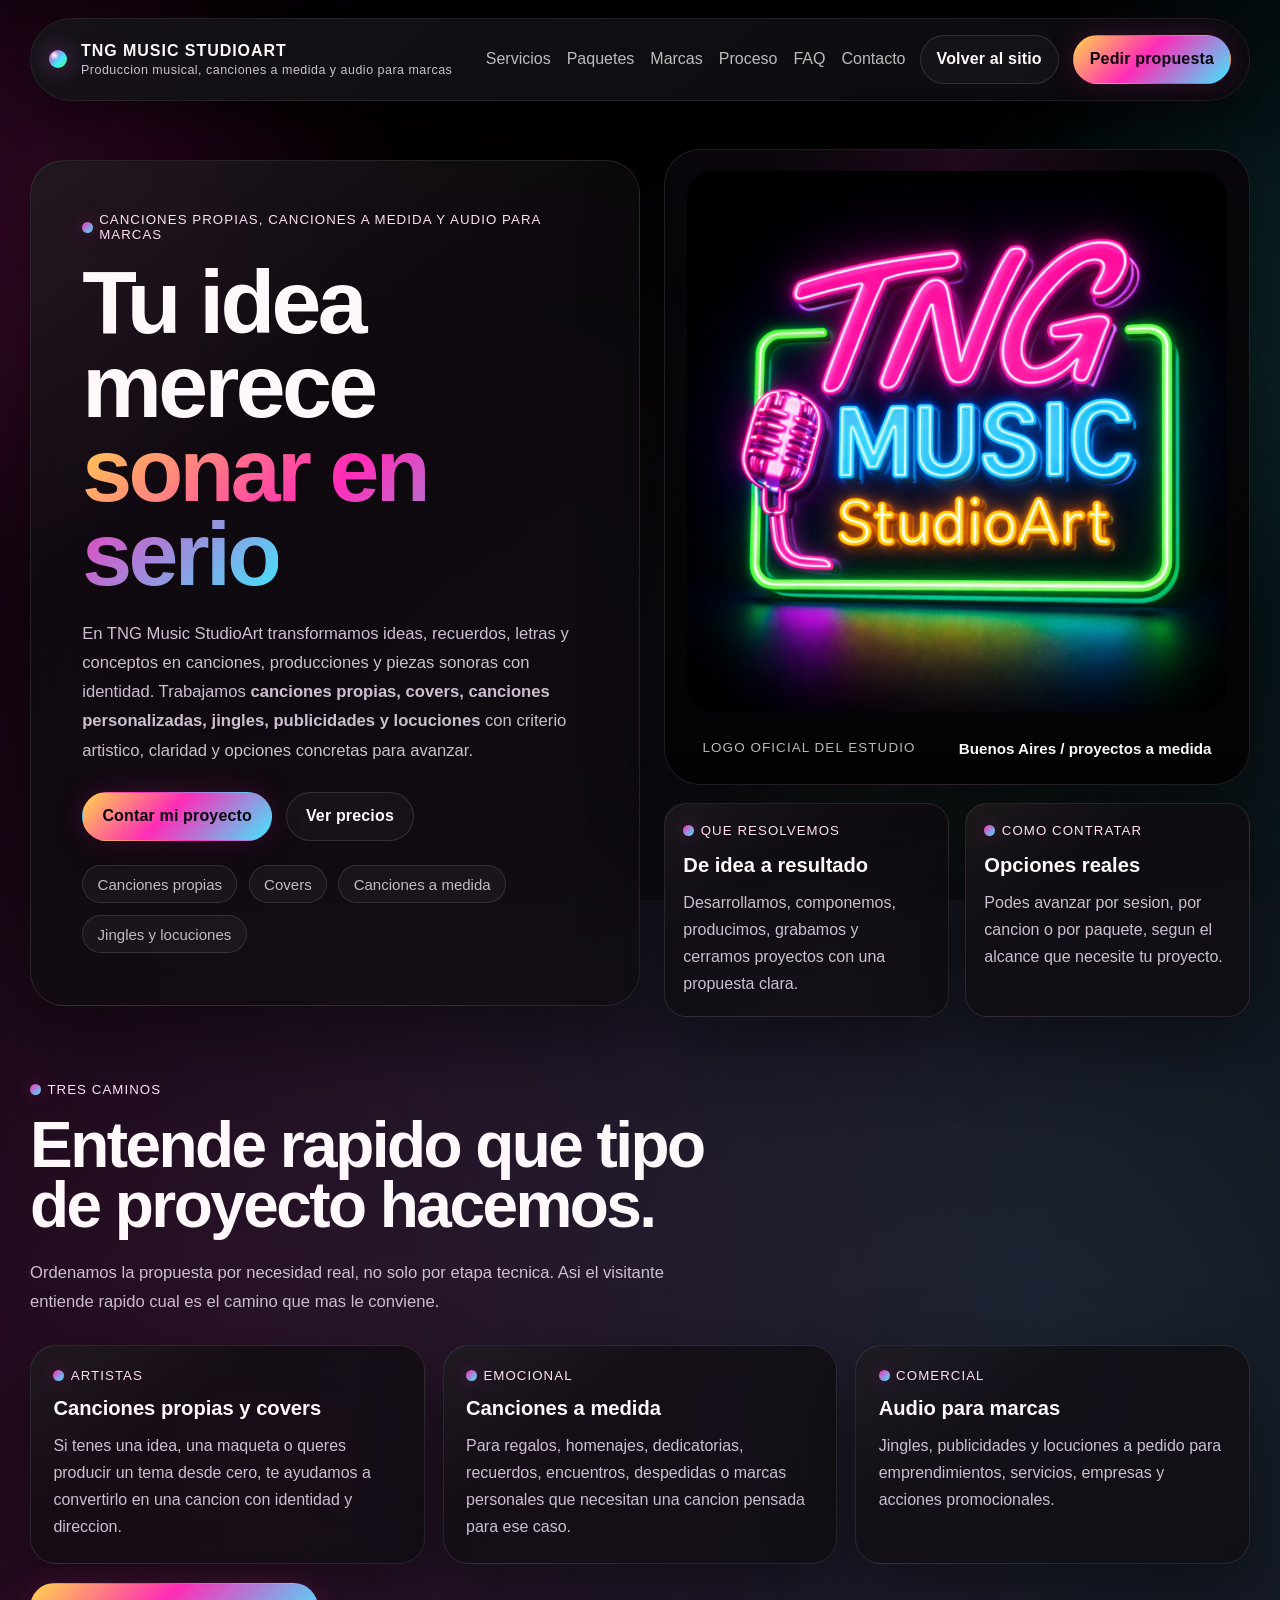
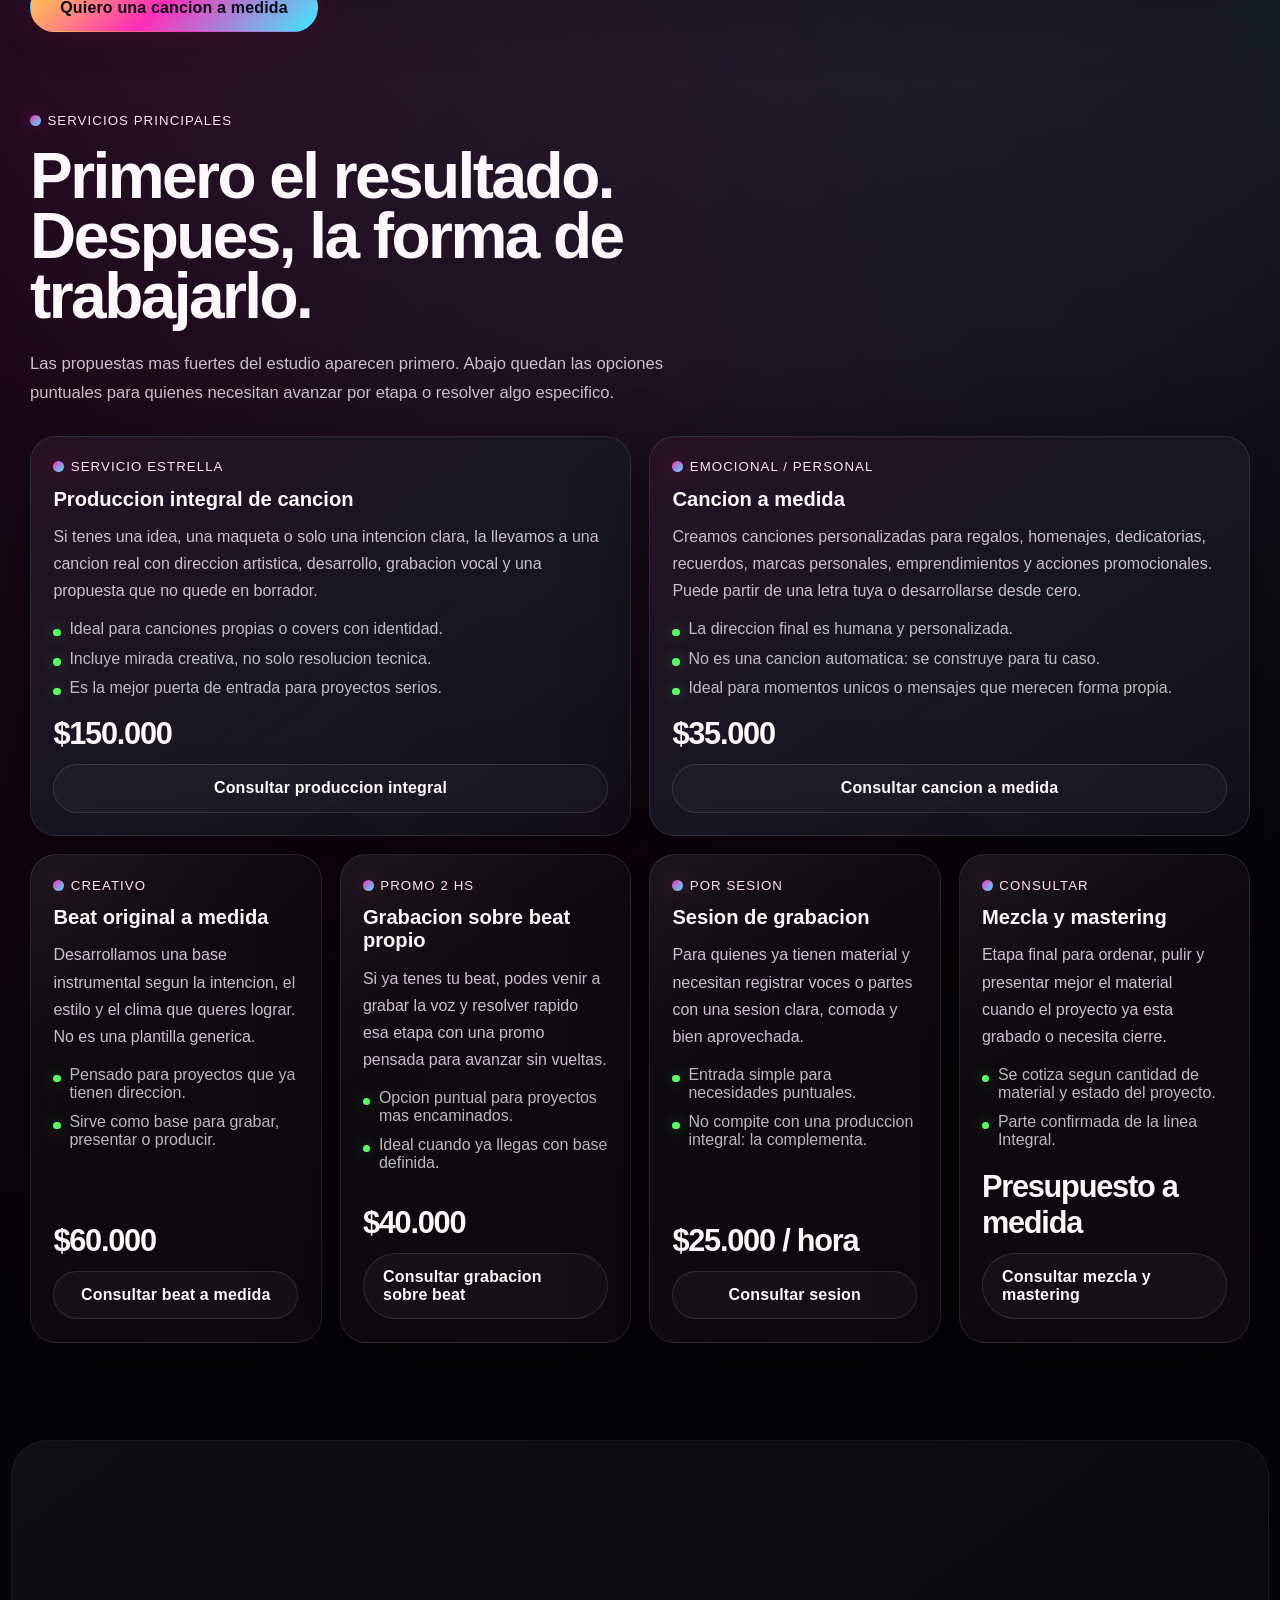
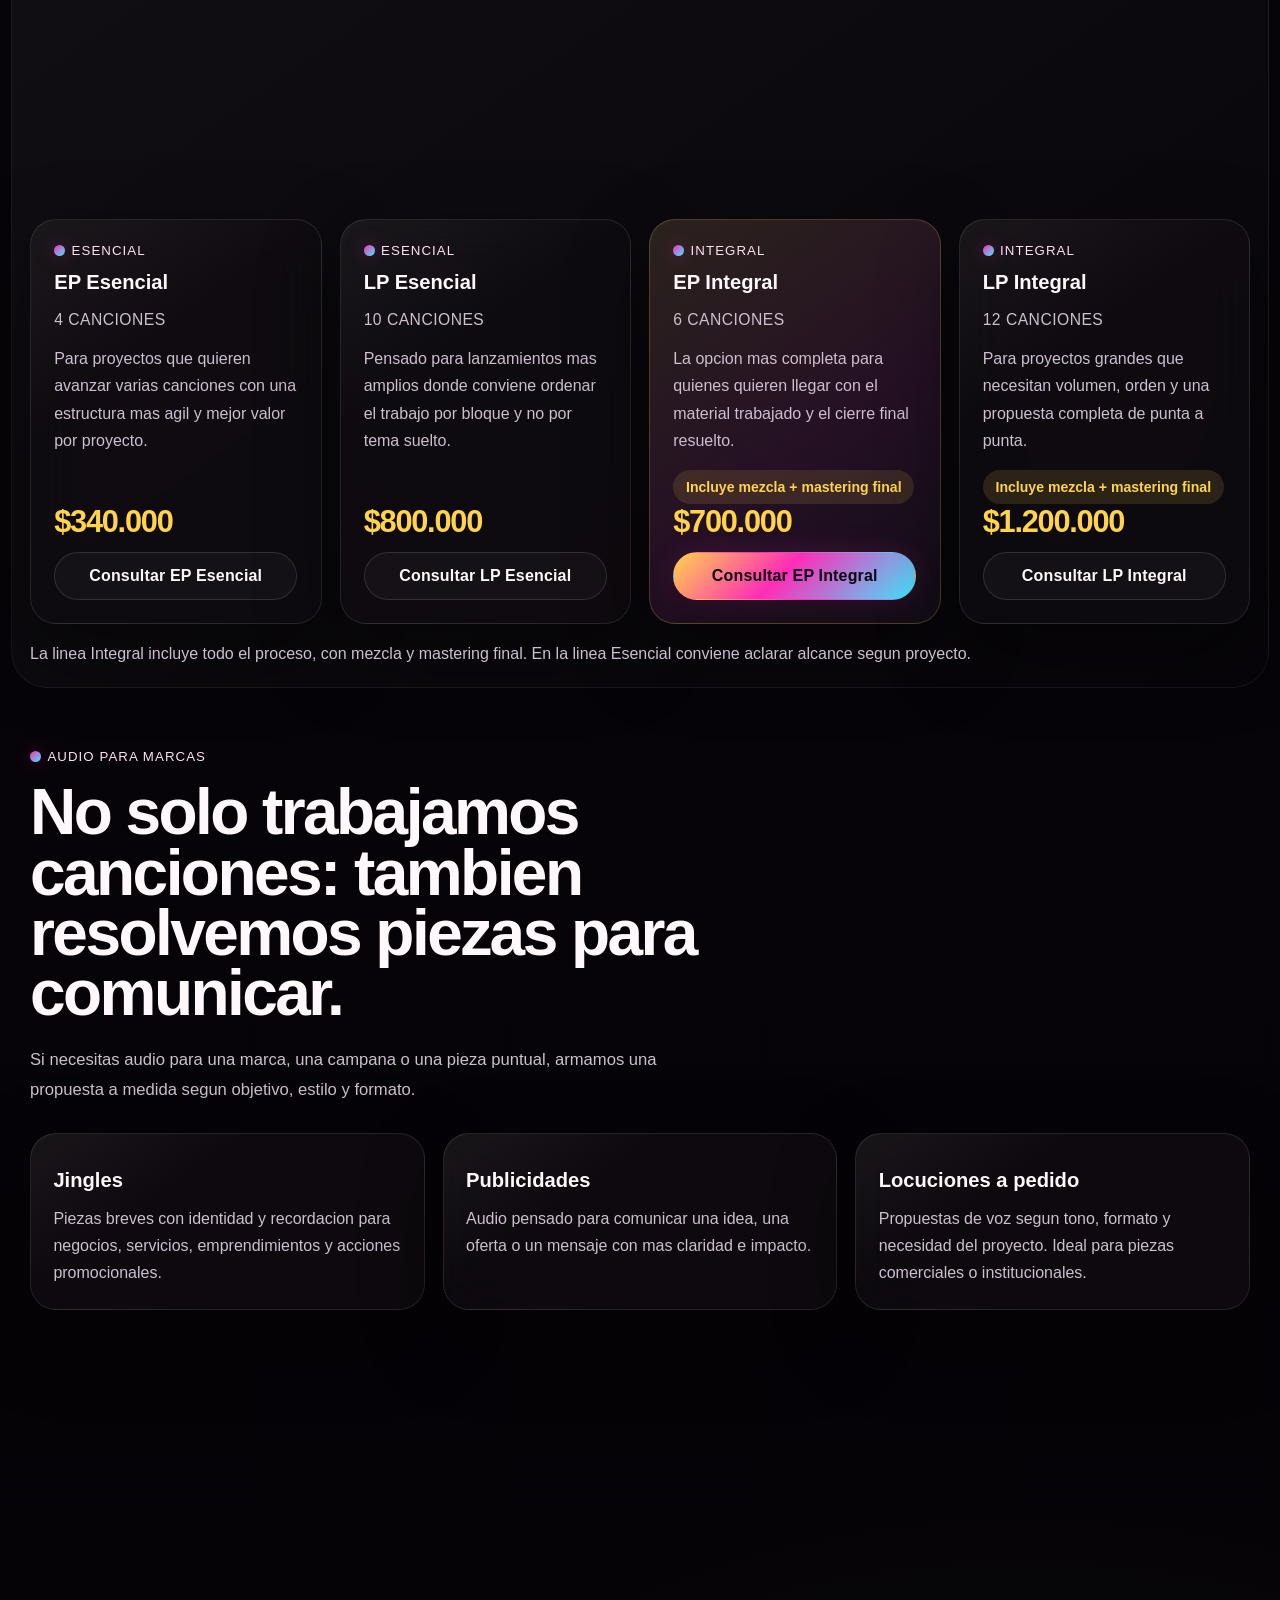
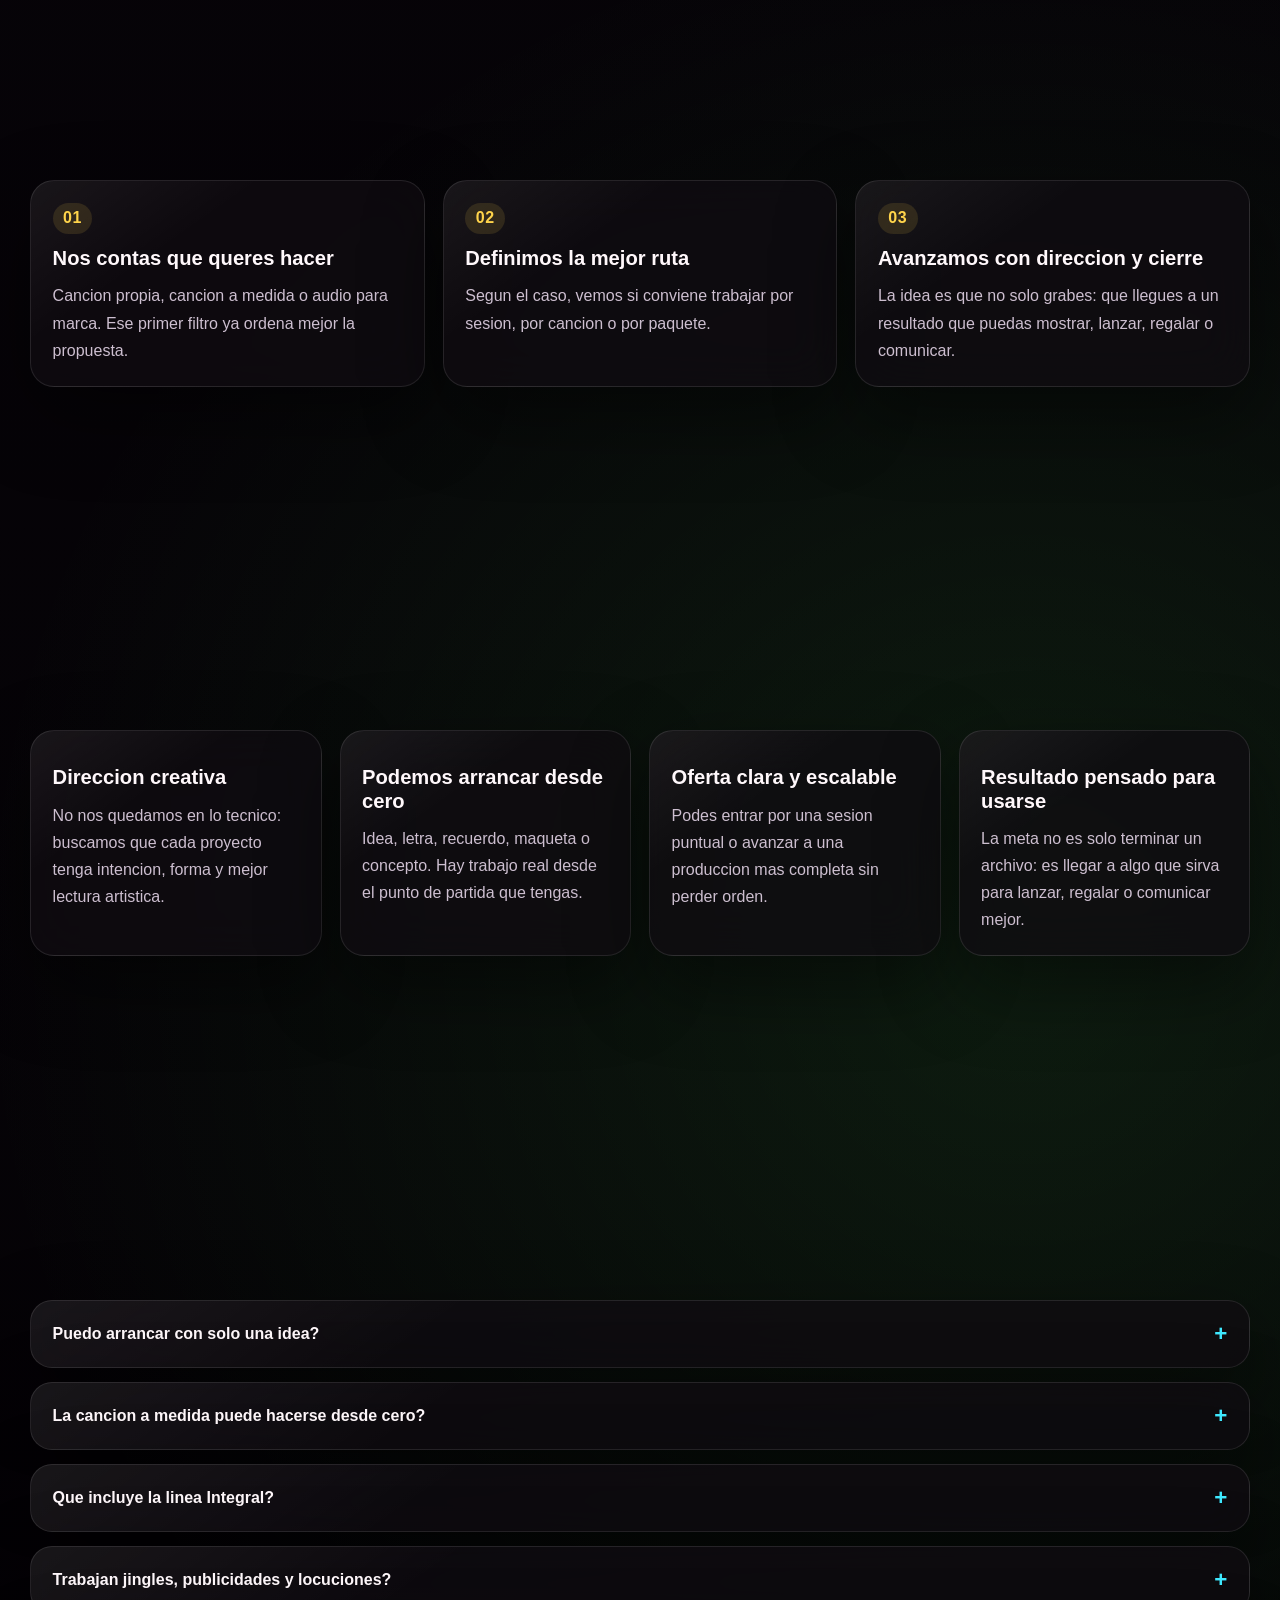
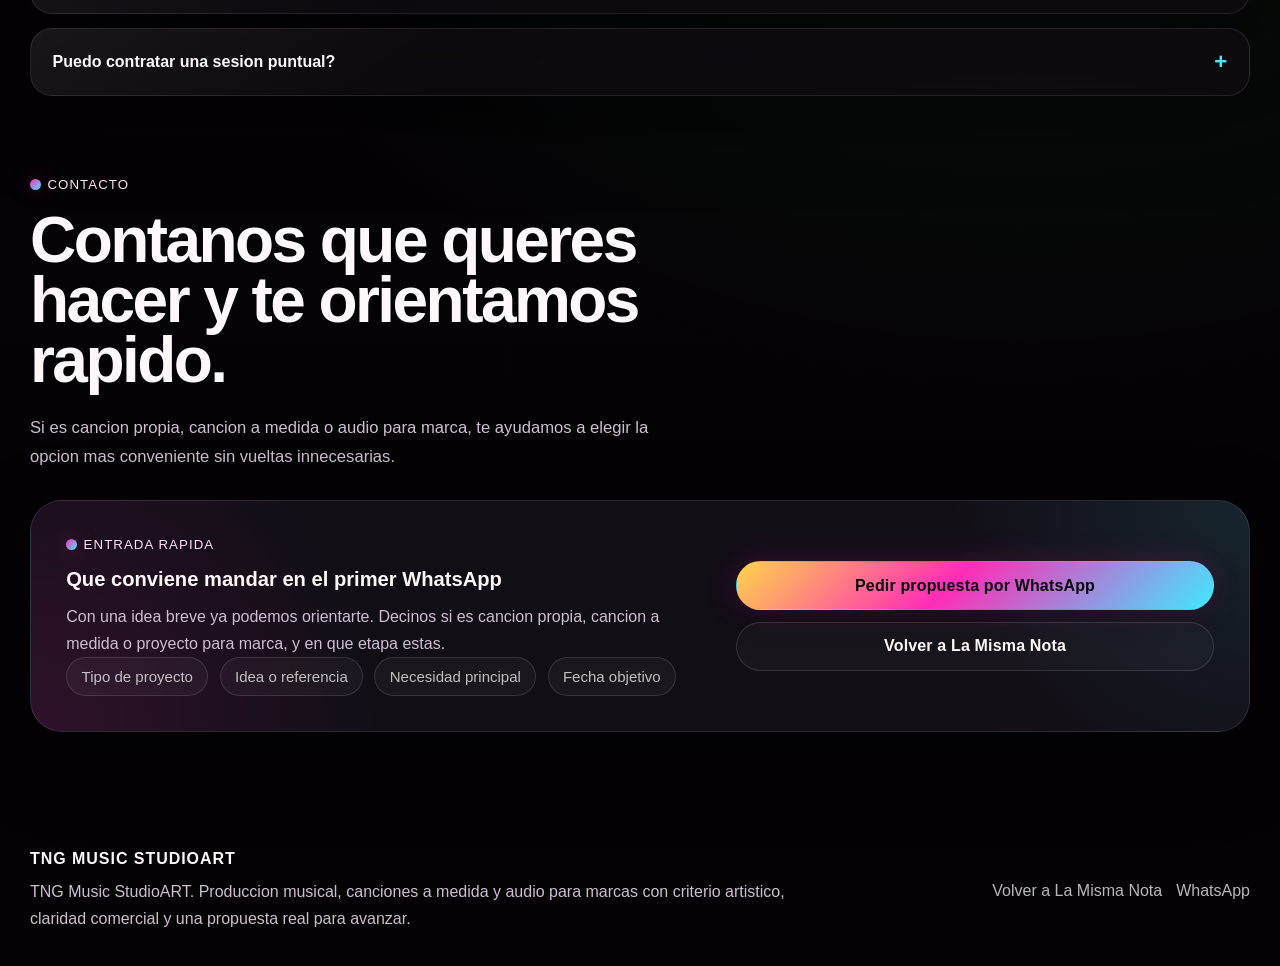
==== studioart.html @ e1a782c9 "Add TNG Music StudioART landing" ====
<!doctype html>
<html lang="es-AR">
  <head>
    <meta charset="UTF-8" />
    <meta name="viewport" content="width=device-width, initial-scale=1.0" />
    <meta name="robots" content="index,follow,max-image-preview:large,max-snippet:-1,max-video-preview:-1" />
    <meta name="theme-color" content="#050406" />
    <meta id="meta-description" name="description" content="TNG Music StudioART" />
    <meta id="meta-og-title" property="og:title" content="TNG Music StudioART" />
    <meta id="meta-og-description" property="og:description" content="Produccion musical, canciones a medida y audio para marcas." />
    <meta property="og:type" content="website" />
    <meta property="og:locale" content="es_AR" />
    <meta name="twitter:card" content="summary_large_image" />
    <meta id="meta-twitter-title" name="twitter:title" content="TNG Music StudioART" />
    <meta id="meta-twitter-description" name="twitter:description" content="Consultas por WhatsApp." />
    <title>TNG Music StudioART</title>
    <link rel="icon" href="assets/tng-logo-master-2048.png?v=20260324-3" type="image/png" />
    <link rel="preload" href="assets/tng-logo-master-2048.png?v=20260324-3" as="image" type="image/png" fetchpriority="high" />
    <link rel="stylesheet" href="studioart.css?v=20260324-3" />
    <script src="studioart-config.js?v=20260324-3"></script>
    <script>
      (() => {
        const config = window.studioArtConfig;
        if (!config) return;

        const setMeta = (id, value) => {
          const element = document.getElementById(id);
          if (element && value) {
            element.setAttribute("content", value);
          }
        };

        document.title = config.seo?.title || config.brand || document.title;
        setMeta("meta-description", config.seo?.description);
        setMeta("meta-og-title", config.seo?.ogTitle);
        setMeta("meta-og-description", config.seo?.ogDescription);
        setMeta("meta-twitter-title", config.seo?.twitterTitle);
        setMeta("meta-twitter-description", config.seo?.twitterDescription);
      })();
    </script>
    <script src="studioart.js?v=20260324-3" defer></script>
  </head>
  <body>
    <div class="grid-veil" aria-hidden="true"></div>
    <div class="aura aura--pink" aria-hidden="true"></div>
    <div class="aura aura--cyan" aria-hidden="true"></div>
    <div class="aura aura--green" aria-hidden="true"></div>

    <header class="studio-header">
      <a class="brand-lockup" href="index.html" aria-label="Volver al sitio principal">
        <span class="brand-token" aria-hidden="true"></span>
        <span class="brand-copy">
          <strong data-brand-name>TNG Music StudioART</strong>
          <span id="header-tagline">Produccion musical, canciones a medida y audio para marcas</span>
        </span>
      </a>

      <button
        class="nav-toggle"
        type="button"
        aria-expanded="false"
        aria-controls="studio-nav-shell"
        aria-label="Abrir navegacion"
      >
        <span></span>
        <span></span>
        <span></span>
      </button>

      <div class="nav-shell" id="studio-nav-shell">
        <nav class="studio-nav" aria-label="Navegacion de StudioART">
          <a href="#servicios"></a>
          <a href="#paquetes"></a>
          <a href="#marcas"></a>
          <a href="#proceso"></a>
          <a href="#faq"></a>
          <a href="#contacto"></a>
        </nav>

        <a class="button button--ghost button--compact" id="header-home-link" href="index.html"></a>
        <a class="button button--primary button--compact" id="header-cta" href="" data-whatsapp-link></a>
      </div>
    </header>

    <main class="studio-page">
      <section class="hero section" id="inicio">
        <div class="hero-copy" data-reveal>
          <span class="eyebrow" id="hero-eyebrow"></span>
          <h1 id="hero-title"></h1>
          <p class="lead" id="hero-lead"></p>

          <div class="hero-actions">
            <a class="button button--primary" id="hero-primary-cta" href="" data-whatsapp-link></a>
            <a class="button button--ghost" id="hero-secondary-cta" href=""></a>
          </div>

          <div class="hero-pills" id="hero-service-pills" aria-label="Tipos de proyecto"></div>
        </div>

        <div class="hero-visual" data-reveal>
          <article class="sign-stage">
            <div class="sign-stage__glow" aria-hidden="true"></div>
            <img
              id="hero-logo"
              class="hero-logo"
              src="assets/tng-logo-master-2048.png?v=20260324-3"
              alt="Logo neon de TNG Music StudioART"
              width="2048"
              height="2048"
              fetchpriority="high"
              decoding="async"
            />
            <div class="sign-base">
              <span id="hero-sign-tag"></span>
              <strong id="hero-sign-subtitle"></strong>
            </div>
          </article>

          <div class="signal-stack" id="hero-signal-stack"></div>
        </div>
      </section>

      <section class="section section--compact" id="proyectos">
        <div class="section-heading" data-reveal>
          <span class="eyebrow" id="paths-eyebrow"></span>
          <h2 id="paths-title"></h2>
          <p class="lead" id="paths-lead"></p>
        </div>

        <div class="paths-grid" id="paths-grid"></div>

        <div class="inline-cta" data-reveal>
          <a class="button button--primary" id="paths-primary-cta" href="" data-whatsapp-link></a>
        </div>
      </section>

      <section class="section" id="servicios">
        <div class="section-heading" data-reveal>
          <span class="eyebrow" id="services-eyebrow"></span>
          <h2 id="services-title"></h2>
          <p class="lead" id="services-lead"></p>
        </div>

        <div class="services-grid" id="services-grid"></div>
        <p class="section-note" id="services-note" data-reveal></p>
      </section>

      <section class="section section--band" id="paquetes">
        <div class="section-heading" data-reveal>
          <span class="eyebrow" id="packages-eyebrow"></span>
          <h2 id="packages-title"></h2>
          <p class="lead" id="packages-lead"></p>
        </div>

        <div class="packages-grid" id="packages-grid"></div>
        <p class="section-note" id="packages-note" data-reveal></p>
      </section>

      <section class="section" id="marcas">
        <div class="section-heading" data-reveal>
          <span class="eyebrow" id="brands-eyebrow"></span>
          <h2 id="brands-title"></h2>
          <p class="lead" id="brands-lead"></p>
        </div>

        <div class="brands-grid" id="brands-grid"></div>

        <article class="brand-callout" data-reveal>
          <div>
            <span class="contact-label">Presupuesto a medida</span>
            <h3 id="brands-callout-title"></h3>
            <p id="brands-callout-text"></p>
          </div>
          <a class="button button--primary button--wide" id="brands-primary-cta" href="" data-whatsapp-link></a>
        </article>
      </section>

      <section class="section" id="proceso">
        <div class="section-heading" data-reveal>
          <span class="eyebrow" id="process-eyebrow"></span>
          <h2 id="process-title"></h2>
          <p class="lead" id="process-lead"></p>
        </div>

        <div class="process-grid" id="process-grid"></div>
      </section>

      <section class="section" id="diferenciales">
        <div class="section-heading" data-reveal>
          <span class="eyebrow" id="highlights-eyebrow"></span>
          <h2 id="highlights-title"></h2>
          <p class="lead" id="highlights-lead"></p>
        </div>

        <div class="highlights-grid" id="highlights-grid"></div>
      </section>

      <section class="section" id="faq">
        <div class="section-heading" data-reveal>
          <span class="eyebrow" id="faq-eyebrow"></span>
          <h2 id="faq-title"></h2>
          <p class="lead" id="faq-lead"></p>
        </div>

        <div class="faq-list" id="faq-list"></div>
      </section>

      <section class="section" id="contacto">
        <div class="section-heading" data-reveal>
          <span class="eyebrow" id="contact-eyebrow"></span>
          <h2 id="contact-title"></h2>
          <p class="lead" id="contact-lead"></p>
        </div>

        <article class="contact-panel" data-reveal>
          <div class="contact-copy">
            <span class="contact-label">Entrada rapida</span>
            <h3 id="contact-panel-title"></h3>
            <p id="contact-panel-text"></p>
            <div class="contact-chip-row" id="contact-checklist" aria-label="Que conviene mandar"></div>
          </div>

          <div class="contact-actions">
            <a class="button button--primary button--wide" id="closing-primary-cta" href="" data-whatsapp-link></a>
            <a class="button button--ghost button--wide" id="closing-secondary-link" href="index.html"></a>
          </div>
        </article>
      </section>
    </main>

    <footer class="studio-footer">
      <div>
        <strong data-brand-name>TNG Music StudioART</strong>
        <p id="footer-copy"></p>
      </div>

      <div class="footer-actions">
        <a id="footer-home-link" href="index.html"></a>
        <a id="footer-whatsapp-link" href="" data-whatsapp-link></a>
      </div>
    </footer>
  </body>
</html>
---- studioart.css ----
:root {
  --bg: #040205;
  --bg-soft: #0c0710;
  --panel: rgba(16, 12, 18, 0.76);
  --panel-strong: rgba(20, 16, 25, 0.9);
  --panel-band: rgba(12, 10, 15, 0.94);
  --line: rgba(255, 255, 255, 0.1);
  --text: #fff8fb;
  --muted: #cdbfd0;
  --pink: #ff2cb7;
  --cyan: #3fe9ff;
  --green: #59ff63;
  --gold: #ffd44b;
  --white-soft: rgba(255, 255, 255, 0.72);
  --shadow-xl: 0 28px 80px rgba(0, 0, 0, 0.48);
  --shadow-md: 0 18px 44px rgba(0, 0, 0, 0.34);
  --radius-xl: 36px;
  --radius-lg: 28px;
  --radius-md: 22px;
  --radius-sm: 16px;
  --max-width: 1220px;
  --font-body: "Avenir Next", "Gill Sans", "Trebuchet MS", sans-serif;
  --font-display: "Futura", "Avenir Next Condensed", "Trebuchet MS", sans-serif;
}

*,
*::before,
*::after {
  box-sizing: border-box;
}

html {
  scroll-behavior: smooth;
  scroll-padding-top: 120px;
}

body {
  margin: 0;
  min-height: 100vh;
  color: var(--text);
  font-family: var(--font-body);
  text-rendering: optimizeLegibility;
  -webkit-font-smoothing: antialiased;
  background:
    radial-gradient(circle at 18% 20%, rgba(255, 44, 183, 0.15), transparent 24%),
    radial-gradient(circle at 82% 18%, rgba(63, 233, 255, 0.14), transparent 20%),
    radial-gradient(circle at 80% 78%, rgba(89, 255, 99, 0.1), transparent 18%),
    linear-gradient(180deg, #030203 0%, #070409 44%, #040205 100%);
}

body::before {
  content: "";
  position: fixed;
  inset: 0;
  pointer-events: none;
  background:
    linear-gradient(90deg, rgba(255, 44, 183, 0.04), transparent 18%, transparent 82%, rgba(63, 233, 255, 0.04)),
    linear-gradient(180deg, transparent, rgba(0, 0, 0, 0.34));
}

a {
  color: inherit;
  text-decoration: none;
}

button,
input,
textarea,
select {
  font: inherit;
}

button {
  border: 0;
  cursor: pointer;
}

img {
  display: block;
  max-width: 100%;
  height: auto;
}

h1,
h2,
h3,
p {
  margin: 0;
}

[id] {
  scroll-margin-top: 124px;
}

.grid-veil,
.aura {
  position: fixed;
  pointer-events: none;
}

.grid-veil {
  inset: 0;
  opacity: 0.24;
  background-image:
    linear-gradient(rgba(255, 255, 255, 0.04) 1px, transparent 1px),
    linear-gradient(90deg, rgba(255, 255, 255, 0.04) 1px, transparent 1px);
  background-size: 64px 64px;
  mask-image: radial-gradient(circle at center, black 30%, transparent 84%);
}

.aura {
  width: 28rem;
  aspect-ratio: 1;
  border-radius: 50%;
  filter: blur(100px);
  opacity: 0.28;
}

.aura--pink {
  top: 2%;
  left: -10rem;
  background: rgba(255, 44, 183, 0.48);
}

.aura--cyan {
  top: 10%;
  right: -12rem;
  background: rgba(63, 233, 255, 0.32);
}

.aura--green {
  right: 10%;
  bottom: 4%;
  background: rgba(89, 255, 99, 0.18);
}

.studio-header,
.section,
.studio-footer {
  position: relative;
  z-index: 1;
  width: min(var(--max-width), calc(100% - 32px));
  margin-inline: auto;
}

.studio-header {
  position: sticky;
  top: 16px;
  display: flex;
  align-items: center;
  gap: 18px;
  margin-top: 18px;
  padding: 16px 18px;
  border: 1px solid rgba(255, 255, 255, 0.08);
  border-radius: 999px;
  background:
    linear-gradient(140deg, rgba(255, 255, 255, 0.05), rgba(255, 255, 255, 0.02)),
    rgba(8, 6, 11, 0.86);
  backdrop-filter: blur(22px);
  box-shadow: var(--shadow-md);
  transition: padding 180ms ease, transform 180ms ease, background 180ms ease;
}

.studio-header.is-compact {
  padding-block: 12px;
}

.brand-lockup {
  display: inline-flex;
  align-items: center;
  gap: 14px;
  min-width: 0;
}

.brand-token {
  width: 18px;
  height: 18px;
  border-radius: 999px;
  background:
    radial-gradient(circle at 30% 30%, #fff, transparent 28%),
    linear-gradient(135deg, var(--pink), var(--cyan) 60%, var(--green));
  box-shadow:
    0 0 22px rgba(255, 44, 183, 0.4),
    0 0 30px rgba(63, 233, 255, 0.28);
}

.brand-copy {
  display: grid;
  gap: 3px;
}

.brand-copy strong {
  font-family: var(--font-display);
  font-size: 1rem;
  letter-spacing: 0.06em;
  text-transform: uppercase;
}

.brand-copy span {
  color: var(--muted);
  font-size: 0.78rem;
  letter-spacing: 0.04em;
}

.nav-shell {
  display: flex;
  align-items: center;
  gap: 14px;
  margin-left: auto;
}

.studio-nav {
  display: flex;
  align-items: center;
  gap: 16px;
}

.studio-nav a,
.footer-actions a {
  color: var(--white-soft);
  transition:
    color 180ms ease,
    transform 180ms ease;
}

.studio-nav a:hover,
.studio-nav a:focus-visible,
.footer-actions a:hover,
.footer-actions a:focus-visible {
  color: var(--text);
  transform: translateY(-1px);
}

.nav-toggle {
  display: none;
  align-items: center;
  justify-content: center;
  flex-direction: column;
  gap: 5px;
  width: 48px;
  height: 48px;
  margin-left: auto;
  border-radius: 18px;
  background: rgba(255, 255, 255, 0.04);
  border: 1px solid rgba(255, 255, 255, 0.08);
}

.nav-toggle span {
  width: 18px;
  height: 2px;
  border-radius: 999px;
  background: var(--text);
}

.button {
  display: inline-flex;
  align-items: center;
  justify-content: center;
  gap: 0.45rem;
  min-height: 48px;
  padding: 0.9rem 1.2rem;
  border-radius: 999px;
  font-weight: 700;
  letter-spacing: 0.01em;
  border: 1px solid transparent;
  transition:
    transform 180ms ease,
    border-color 180ms ease,
    background 180ms ease,
    color 180ms ease,
    box-shadow 180ms ease;
}

.button:hover,
.button:focus-visible {
  transform: translateY(-1px);
}

.button--primary {
  color: #0a0810;
  background: linear-gradient(135deg, var(--gold), var(--pink) 45%, var(--cyan));
  box-shadow:
    0 0 30px rgba(255, 44, 183, 0.18),
    0 10px 28px rgba(0, 0, 0, 0.3);
}

.button--ghost,
.button--secondary {
  color: var(--text);
  border-color: rgba(255, 255, 255, 0.12);
  background: rgba(255, 255, 255, 0.03);
}

.button--compact {
  min-height: 42px;
  padding-inline: 1rem;
}

.button--wide,
.button--full {
  width: 100%;
}

.studio-page {
  padding-bottom: 6rem;
}

.section {
  padding-top: 5rem;
}

.section--compact {
  padding-top: 4rem;
}

.section--band {
  position: relative;
}

.section--band::before {
  content: "";
  position: absolute;
  inset: 1.6rem -1.2rem -1.2rem;
  border: 1px solid rgba(255, 255, 255, 0.06);
  border-radius: 36px;
  background:
    linear-gradient(145deg, rgba(255, 255, 255, 0.04), transparent),
    rgba(9, 7, 11, 0.64);
  z-index: -1;
}

.hero {
  display: grid;
  grid-template-columns: minmax(0, 1.02fr) minmax(24rem, 0.98fr);
  gap: 24px;
  align-items: center;
  min-height: calc(100vh - 120px);
  padding-top: 3rem;
}

.hero-copy,
.sign-stage,
.signal-card,
.path-card,
.service-card,
.package-card,
.brand-card,
.brand-callout,
.process-card,
.highlight-card,
.faq-item,
.contact-panel {
  border: 1px solid var(--line);
  background:
    linear-gradient(145deg, rgba(255, 255, 255, 0.05), transparent 34%),
    var(--panel);
  backdrop-filter: blur(24px);
  box-shadow: var(--shadow-xl);
}

.hero-copy {
  padding: clamp(1.7rem, 4vw, 3.3rem);
  border-radius: 34px;
}

.eyebrow,
.signal-label,
.contact-label,
.service-tag,
.path-tag,
.package-tier {
  display: inline-flex;
  align-items: center;
  gap: 0.4rem;
  font-size: 0.83rem;
  letter-spacing: 0.08em;
  text-transform: uppercase;
}

.eyebrow::before,
.signal-label::before,
.contact-label::before,
.service-tag::before,
.path-tag::before,
.package-tier::before {
  content: "";
  width: 11px;
  height: 11px;
  border-radius: 999px;
  background: linear-gradient(135deg, var(--pink), var(--cyan));
  box-shadow: 0 0 20px rgba(255, 44, 183, 0.35);
}

.eyebrow,
.signal-label,
.contact-label,
.service-tag,
.path-tag,
.package-tier {
  color: #ffdff4;
}

.hero h1,
.section-heading h2 {
  font-family: var(--font-display);
  line-height: 0.94;
  letter-spacing: -0.04em;
}

.hero h1 {
  margin-top: 1.1rem;
  font-size: clamp(3rem, 7vw, 6rem);
  max-width: 9.6ch;
}

.hero h1 span {
  background: linear-gradient(135deg, var(--gold), var(--pink) 50%, var(--cyan));
  -webkit-background-clip: text;
  background-clip: text;
  color: transparent;
}

.lead {
  margin-top: 1.4rem;
  max-width: 40rem;
  color: var(--muted);
  line-height: 1.75;
  font-size: 1.04rem;
}

.hero-actions {
  display: flex;
  flex-wrap: wrap;
  gap: 0.85rem;
  margin-top: 1.7rem;
}

.hero-pills,
.contact-chip-row {
  display: flex;
  flex-wrap: wrap;
  gap: 0.7rem;
}

.hero-pills {
  margin-top: 1.5rem;
}

.hero-pills span,
.contact-chip-row span {
  padding: 0.62rem 0.9rem;
  border: 1px solid rgba(255, 255, 255, 0.12);
  border-radius: 999px;
  background: rgba(255, 255, 255, 0.04);
  color: var(--white-soft);
  font-size: 0.94rem;
}

.hero-visual {
  display: grid;
  gap: 18px;
}

.sign-stage {
  position: relative;
  overflow: hidden;
  padding: clamp(1rem, 2vw, 1.35rem);
  border-radius: var(--radius-xl);
  background:
    radial-gradient(circle at top, rgba(255, 44, 183, 0.1), transparent 28%),
    linear-gradient(180deg, rgba(8, 6, 10, 0.96), rgba(4, 3, 5, 0.98));
}

.sign-stage__glow {
  position: absolute;
  inset: 18% 14% auto;
  height: 46%;
  border-radius: 999px;
  filter: blur(70px);
  opacity: 0.28;
  background: linear-gradient(135deg, rgba(255, 44, 183, 0.42), rgba(63, 233, 255, 0.28), rgba(89, 255, 99, 0.2));
}

.hero-logo {
  position: relative;
  z-index: 1;
  width: 100%;
  border-radius: 26px;
}

.sign-base {
  position: relative;
  z-index: 1;
  display: flex;
  justify-content: space-between;
  gap: 1rem;
  margin-top: 0.85rem;
  padding: 0.9rem 1rem 0.3rem;
  color: var(--white-soft);
}

.sign-base span {
  font-size: 0.84rem;
  letter-spacing: 0.08em;
  text-transform: uppercase;
}

.sign-base strong {
  font-size: 0.95rem;
  color: var(--text);
}

.signal-stack {
  display: grid;
  grid-template-columns: repeat(2, minmax(0, 1fr));
  gap: 16px;
}

.signal-card {
  padding: 1.15rem;
  border-radius: 22px;
}

.signal-card strong,
.path-card h3,
.service-card h3,
.package-card h3,
.brand-card h3,
.brand-callout h3,
.process-card h3,
.highlight-card h3,
.contact-panel h3 {
  display: block;
  margin-top: 0.85rem;
  font-size: 1.26rem;
  line-height: 1.15;
}

.signal-card p,
.path-card p,
.service-card p,
.package-card p,
.brand-card p,
.brand-callout p,
.process-card p,
.highlight-card p,
.faq-item p,
.contact-panel p {
  margin-top: 0.75rem;
  color: var(--muted);
  line-height: 1.7;
}

.section-heading {
  max-width: 46rem;
}

.section-heading h2 {
  margin-top: 1rem;
  font-size: clamp(2.35rem, 5vw, 4.5rem);
}

.services-grid {
  display: grid;
  grid-template-columns: repeat(4, minmax(0, 1fr));
  gap: 18px;
  margin-top: 1.8rem;
}

.paths-grid,
.packages-grid,
.brands-grid {
  display: grid;
  gap: 18px;
  margin-top: 1.8rem;
}

.paths-grid {
  grid-template-columns: repeat(3, minmax(0, 1fr));
}

.packages-grid {
  grid-template-columns: repeat(4, minmax(0, 1fr));
}

.brands-grid {
  grid-template-columns: repeat(3, minmax(0, 1fr));
}

.path-card,
.service-card {
  display: flex;
  flex-direction: column;
  padding: 1.4rem;
  border-radius: 26px;
}

.path-card {
  min-height: 100%;
}

.service-card--featured {
  grid-column: span 2;
  background:
    linear-gradient(145deg, rgba(255, 44, 183, 0.08), rgba(63, 233, 255, 0.04) 55%, transparent),
    var(--panel-strong);
}

.package-card {
  display: flex;
  flex-direction: column;
  padding: 1.45rem;
  border-radius: 26px;
}

.package-card--featured {
  background:
    linear-gradient(145deg, rgba(255, 212, 75, 0.1), rgba(255, 44, 183, 0.08) 55%, transparent),
    var(--panel-strong);
  border-color: rgba(255, 212, 75, 0.22);
}

.brand-card,
.brand-callout {
  padding: 1.4rem;
  border-radius: 26px;
}

.brand-callout {
  display: grid;
  grid-template-columns: minmax(0, 1.15fr) minmax(17rem, 0.85fr);
  gap: 22px;
  align-items: center;
  margin-top: 1.2rem;
  background:
    radial-gradient(circle at top right, rgba(255, 212, 75, 0.12), transparent 26%),
    radial-gradient(circle at bottom left, rgba(63, 233, 255, 0.1), transparent 30%),
    var(--panel-strong);
}

.service-list {
  display: grid;
  gap: 0.7rem;
  margin: 1rem 0 1.2rem;
  padding: 0;
  list-style: none;
  color: var(--white-soft);
}

.service-list li {
  position: relative;
  padding-left: 1rem;
}

.service-list li::before {
  content: "";
  position: absolute;
  top: 0.55rem;
  left: 0;
  width: 0.45rem;
  height: 0.45rem;
  border-radius: 999px;
  background: var(--green);
  box-shadow: 0 0 14px rgba(89, 255, 99, 0.38);
}

.service-card .button {
  margin-top: auto;
}

.card-footer {
  display: grid;
  gap: 12px;
  margin-top: auto;
}

.card-price {
  display: inline-flex;
  align-items: center;
  justify-content: flex-start;
  font-family: var(--font-display);
  font-size: clamp(1.5rem, 2.4vw, 2rem);
  letter-spacing: -0.04em;
  color: var(--text);
}

.card-price--package {
  color: var(--gold);
}

.package-songs {
  margin-top: 0.55rem;
  color: var(--white-soft);
  font-size: 0.98rem;
  letter-spacing: 0.03em;
  text-transform: uppercase;
}

.package-badge {
  display: inline-flex;
  align-items: center;
  align-self: flex-start;
  margin-top: 1rem;
  padding: 0.55rem 0.8rem;
  border-radius: 999px;
  background: rgba(255, 212, 75, 0.12);
  color: var(--gold);
  font-size: 0.88rem;
  font-weight: 700;
}

.section-note {
  margin-top: 1rem;
  max-width: 60rem;
  color: var(--muted);
  line-height: 1.75;
}

.inline-cta {
  margin-top: 1.2rem;
}

.inline-cta .button {
  min-width: 18rem;
}

.process-grid,
.highlights-grid {
  display: grid;
  gap: 18px;
  margin-top: 1.8rem;
}

.process-grid {
  grid-template-columns: repeat(3, minmax(0, 1fr));
}

.highlights-grid {
  grid-template-columns: repeat(4, minmax(0, 1fr));
}

.process-card,
.highlight-card {
  padding: 1.35rem;
  border-radius: 24px;
}

.process-index {
  display: inline-flex;
  padding: 0.4rem 0.65rem;
  border-radius: 999px;
  background: rgba(255, 212, 75, 0.12);
  color: var(--gold);
  font-weight: 700;
  letter-spacing: 0.04em;
}

.faq-list {
  display: grid;
  gap: 14px;
  margin-top: 1.8rem;
}

.faq-item {
  border-radius: 22px;
  overflow: hidden;
}

.faq-item summary {
  display: flex;
  align-items: center;
  justify-content: space-between;
  gap: 1rem;
  padding: 1.25rem 1.35rem;
  list-style: none;
  cursor: pointer;
  font-weight: 700;
}

.faq-item summary::-webkit-details-marker {
  display: none;
}

.faq-item summary::after {
  content: "+";
  flex: 0 0 auto;
  font-size: 1.4rem;
  color: var(--cyan);
}

.faq-item[open] summary::after {
  content: "−";
}

.faq-item p {
  padding: 0 1.35rem 1.25rem;
  margin: 0;
}

.contact-panel {
  display: grid;
  grid-template-columns: minmax(0, 1.15fr) minmax(18rem, 0.85fr);
  gap: 24px;
  align-items: center;
  margin-top: 1.8rem;
  padding: clamp(1.45rem, 3vw, 2.2rem);
  border-radius: 32px;
  background:
    radial-gradient(circle at top right, rgba(63, 233, 255, 0.1), transparent 24%),
    radial-gradient(circle at bottom left, rgba(255, 44, 183, 0.12), transparent 28%),
    var(--panel-strong);
}

.contact-actions {
  display: grid;
  gap: 12px;
}

.studio-footer {
  display: flex;
  align-items: center;
  justify-content: space-between;
  gap: 18px;
  padding: 1.4rem 0 2.6rem;
}

.studio-footer strong {
  display: block;
  font-family: var(--font-display);
  letter-spacing: 0.06em;
  text-transform: uppercase;
}

.studio-footer p {
  margin-top: 0.6rem;
  max-width: 48rem;
  color: var(--muted);
  line-height: 1.7;
}

.footer-actions {
  display: flex;
  align-items: center;
  flex-wrap: wrap;
  gap: 14px;
}

[data-reveal] {
  opacity: 0;
  transform: translateY(24px);
  transition:
    opacity 500ms ease,
    transform 500ms ease;
}

[data-reveal].is-visible {
  opacity: 1;
  transform: translateY(0);
}

@media (max-width: 1080px) {
  .hero {
    grid-template-columns: 1fr;
    min-height: auto;
  }

  .paths-grid,
  .services-grid {
    grid-template-columns: repeat(2, minmax(0, 1fr));
  }

  .packages-grid,
  .brands-grid,
  .highlights-grid {
    grid-template-columns: repeat(2, minmax(0, 1fr));
  }
}

@media (max-width: 900px) {
  .studio-header {
    gap: 12px;
    border-radius: 28px;
  }

  .nav-toggle {
    display: inline-flex;
  }

  .nav-shell {
    position: absolute;
    top: calc(100% + 12px);
    right: 0;
    left: 0;
    display: none;
    flex-direction: column;
    align-items: stretch;
    padding: 1rem;
    border-radius: 28px;
    border: 1px solid rgba(255, 255, 255, 0.08);
    background:
      linear-gradient(140deg, rgba(255, 255, 255, 0.05), rgba(255, 255, 255, 0.02)),
      rgba(8, 6, 11, 0.94);
    box-shadow: var(--shadow-md);
  }

  .nav-shell.is-open {
    display: flex;
  }

  .studio-nav {
    flex-direction: column;
    align-items: flex-start;
  }

  .nav-shell .button {
    width: 100%;
  }

  .studio-footer {
    flex-direction: column;
    align-items: flex-start;
  }

  .signal-stack,
  .brand-callout,
  .process-grid,
  .contact-panel {
    grid-template-columns: 1fr;
  }
}

@media (max-width: 720px) {
  .studio-header,
  .section,
  .studio-footer {
    width: min(var(--max-width), calc(100% - 20px));
  }

  .hero {
    padding-top: 2rem;
  }

  .hero-copy,
  .sign-stage,
  .signal-card,
  .service-card,
  .process-card,
  .highlight-card,
  .faq-item,
  .contact-panel {
    border-radius: 24px;
  }

  .hero h1 {
    font-size: clamp(2.6rem, 14vw, 4.3rem);
  }

  .section-heading h2 {
    font-size: clamp(2.1rem, 11vw, 3.4rem);
  }

  .services-grid,
  .paths-grid,
  .packages-grid,
  .brands-grid,
  .highlights-grid {
    grid-template-columns: 1fr;
  }

  .service-card--featured {
    grid-column: auto;
  }

  .hero-actions {
    flex-direction: column;
  }

  .inline-cta .button {
    width: 100%;
    min-width: 0;
  }

  .contact-actions {
    grid-template-columns: 1fr;
  }

  .hero-actions .button {
    width: 100%;
  }
}

@media (prefers-reduced-motion: reduce) {
  html {
    scroll-behavior: auto;
  }

  *,
  *::before,
  *::after {
    animation: none !important;
    transition: none !important;
  }

  [data-reveal] {
    opacity: 1;
    transform: none;
  }
}
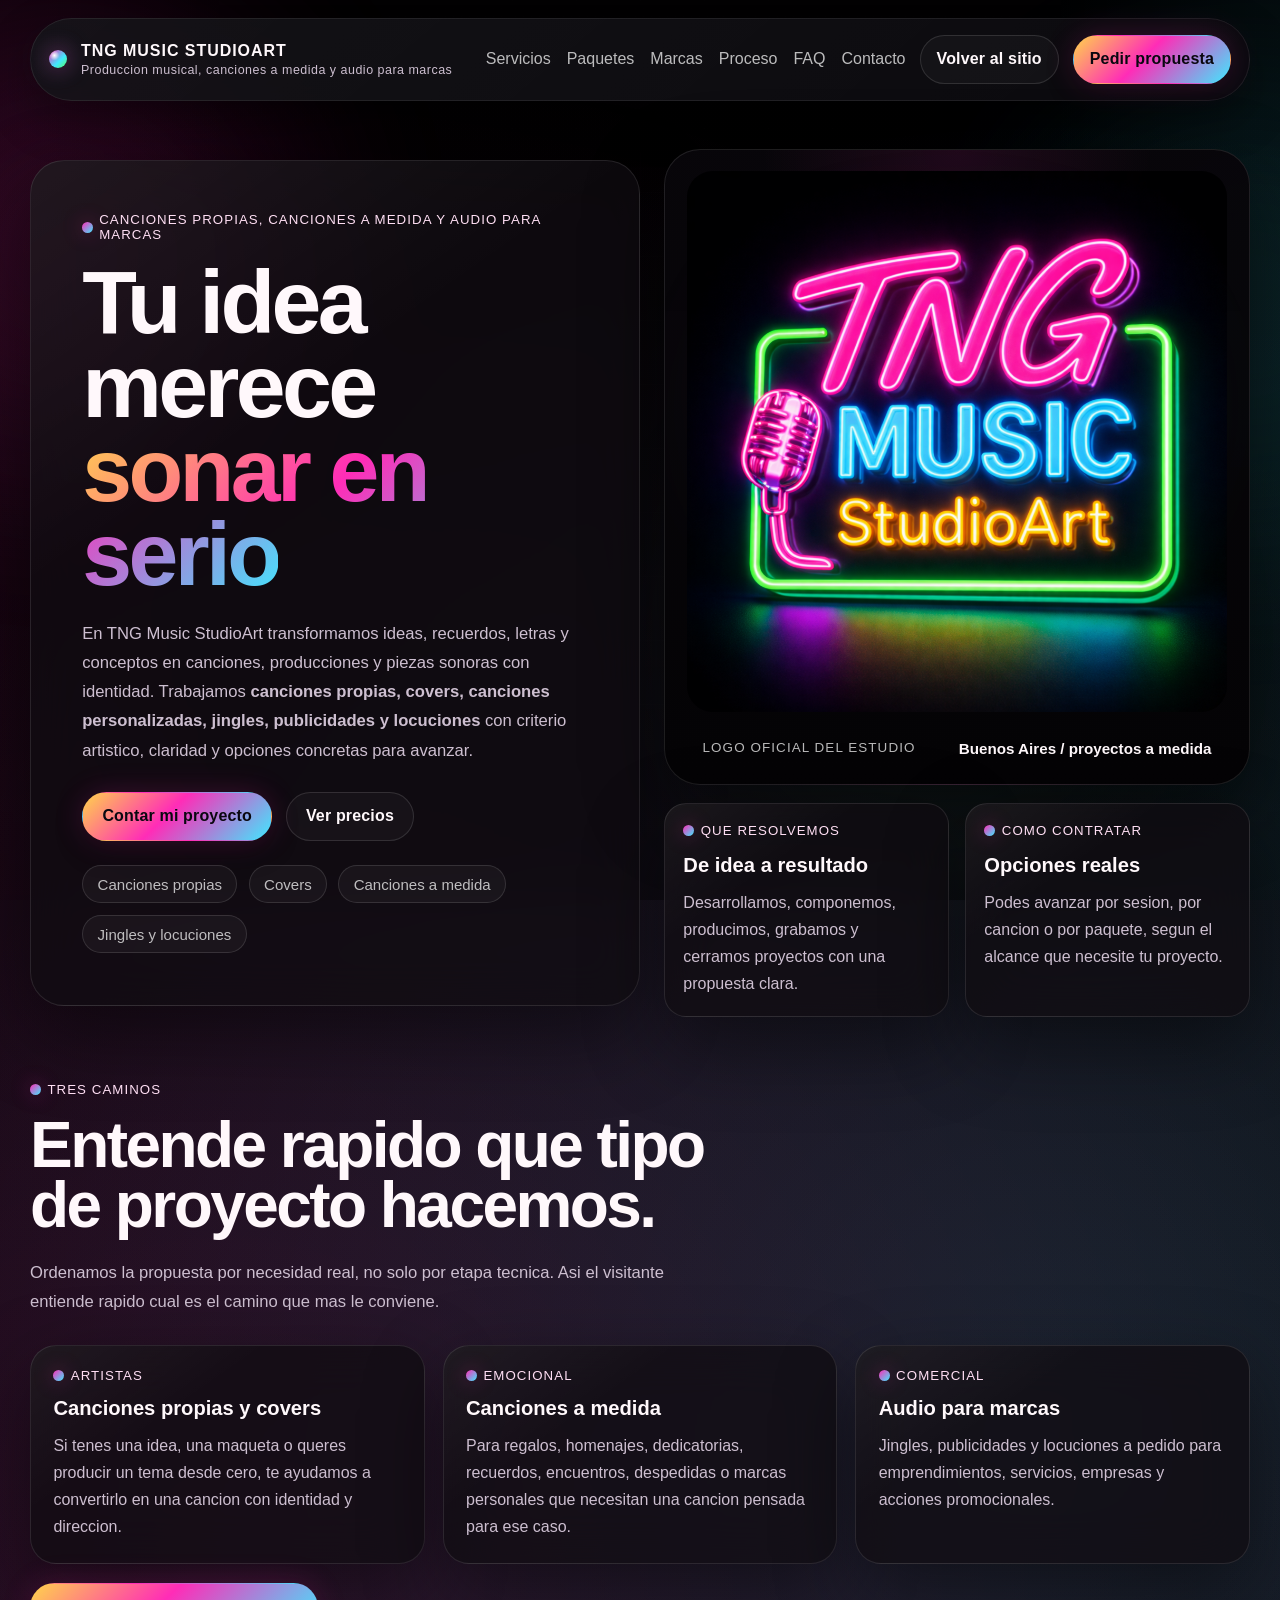
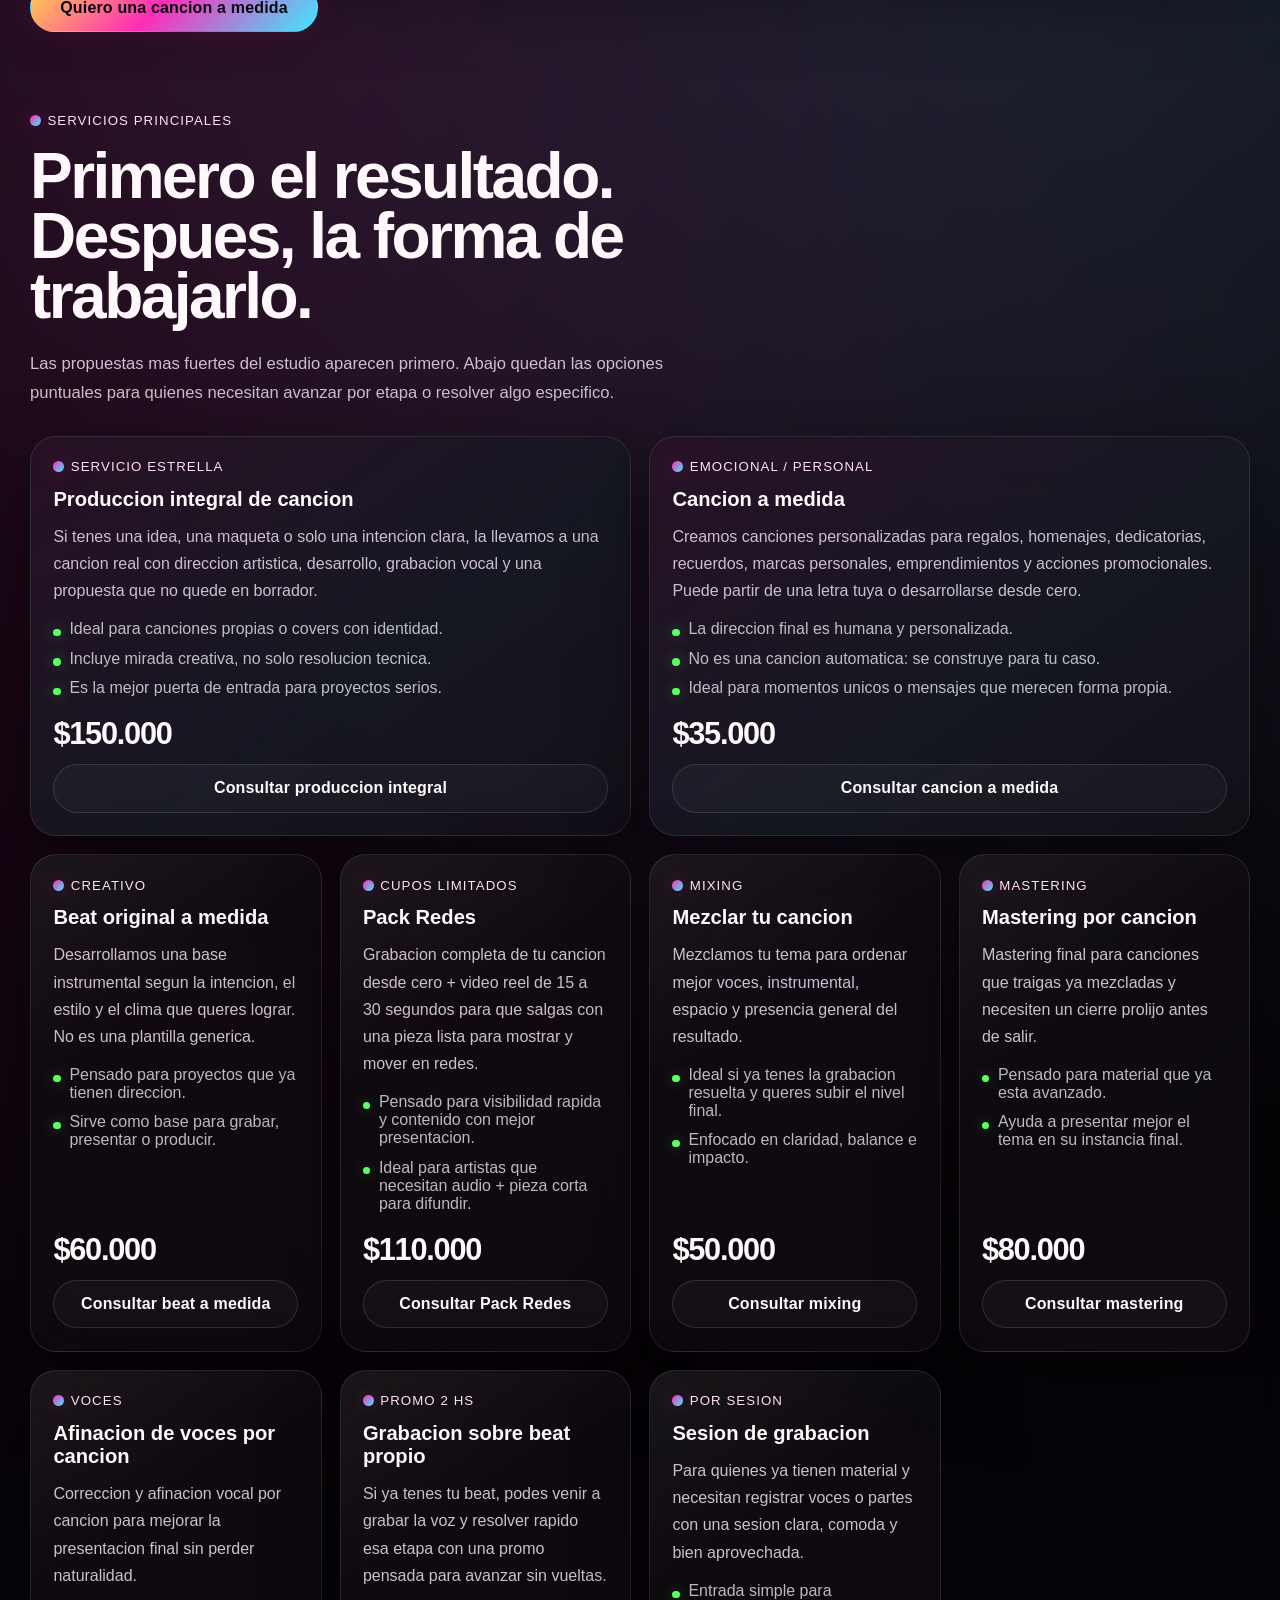
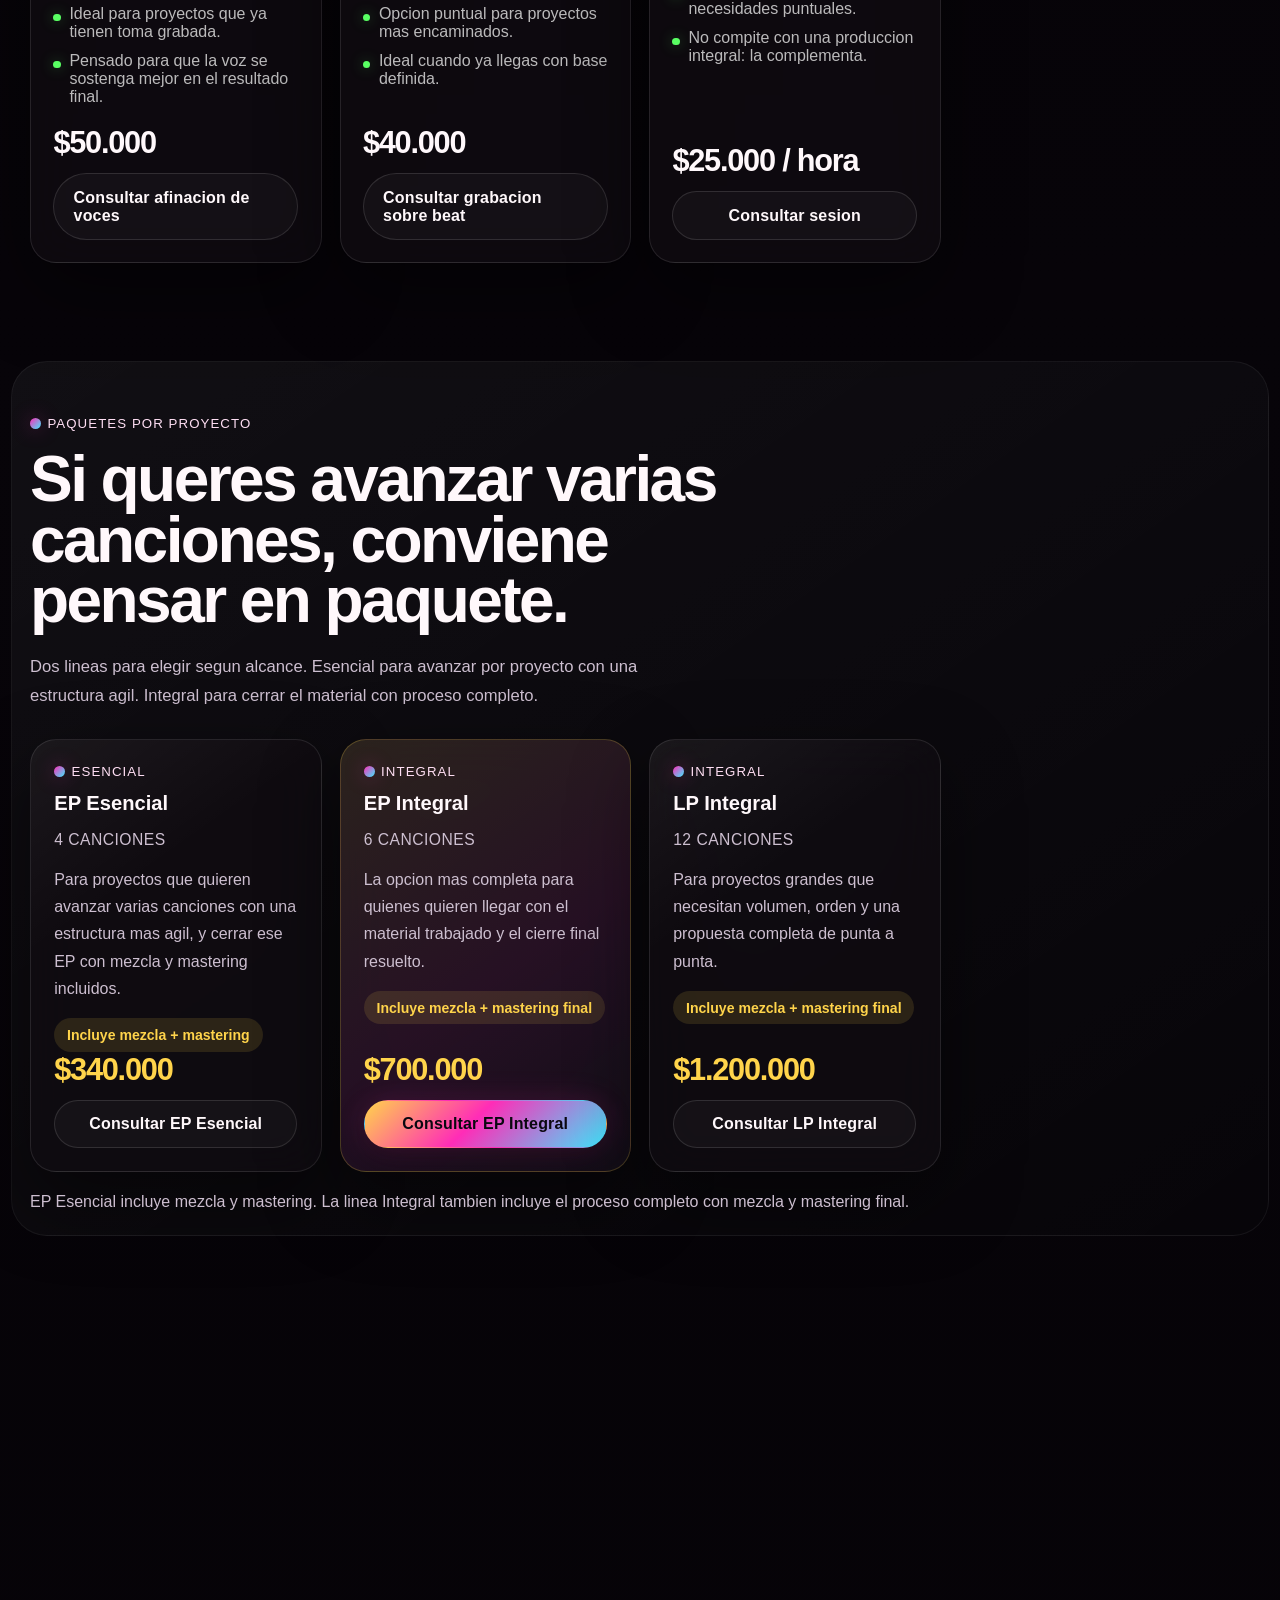
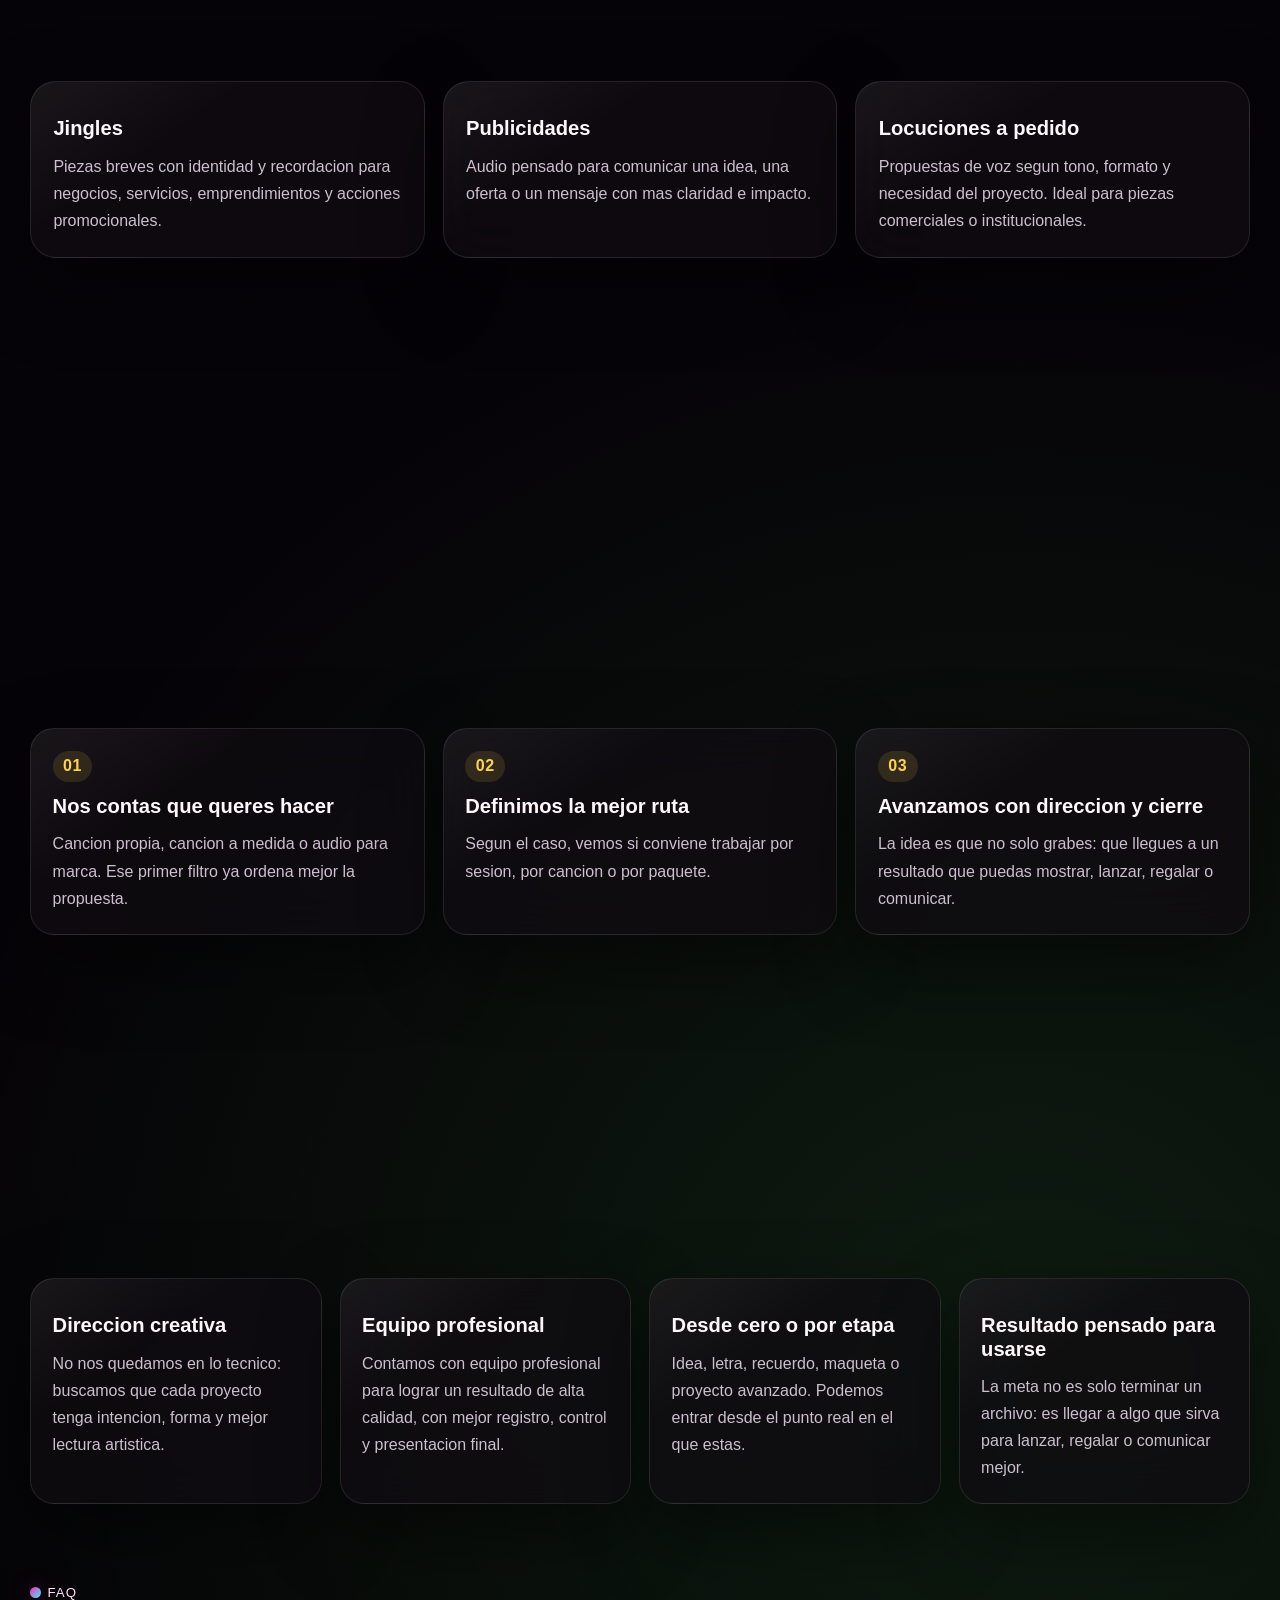
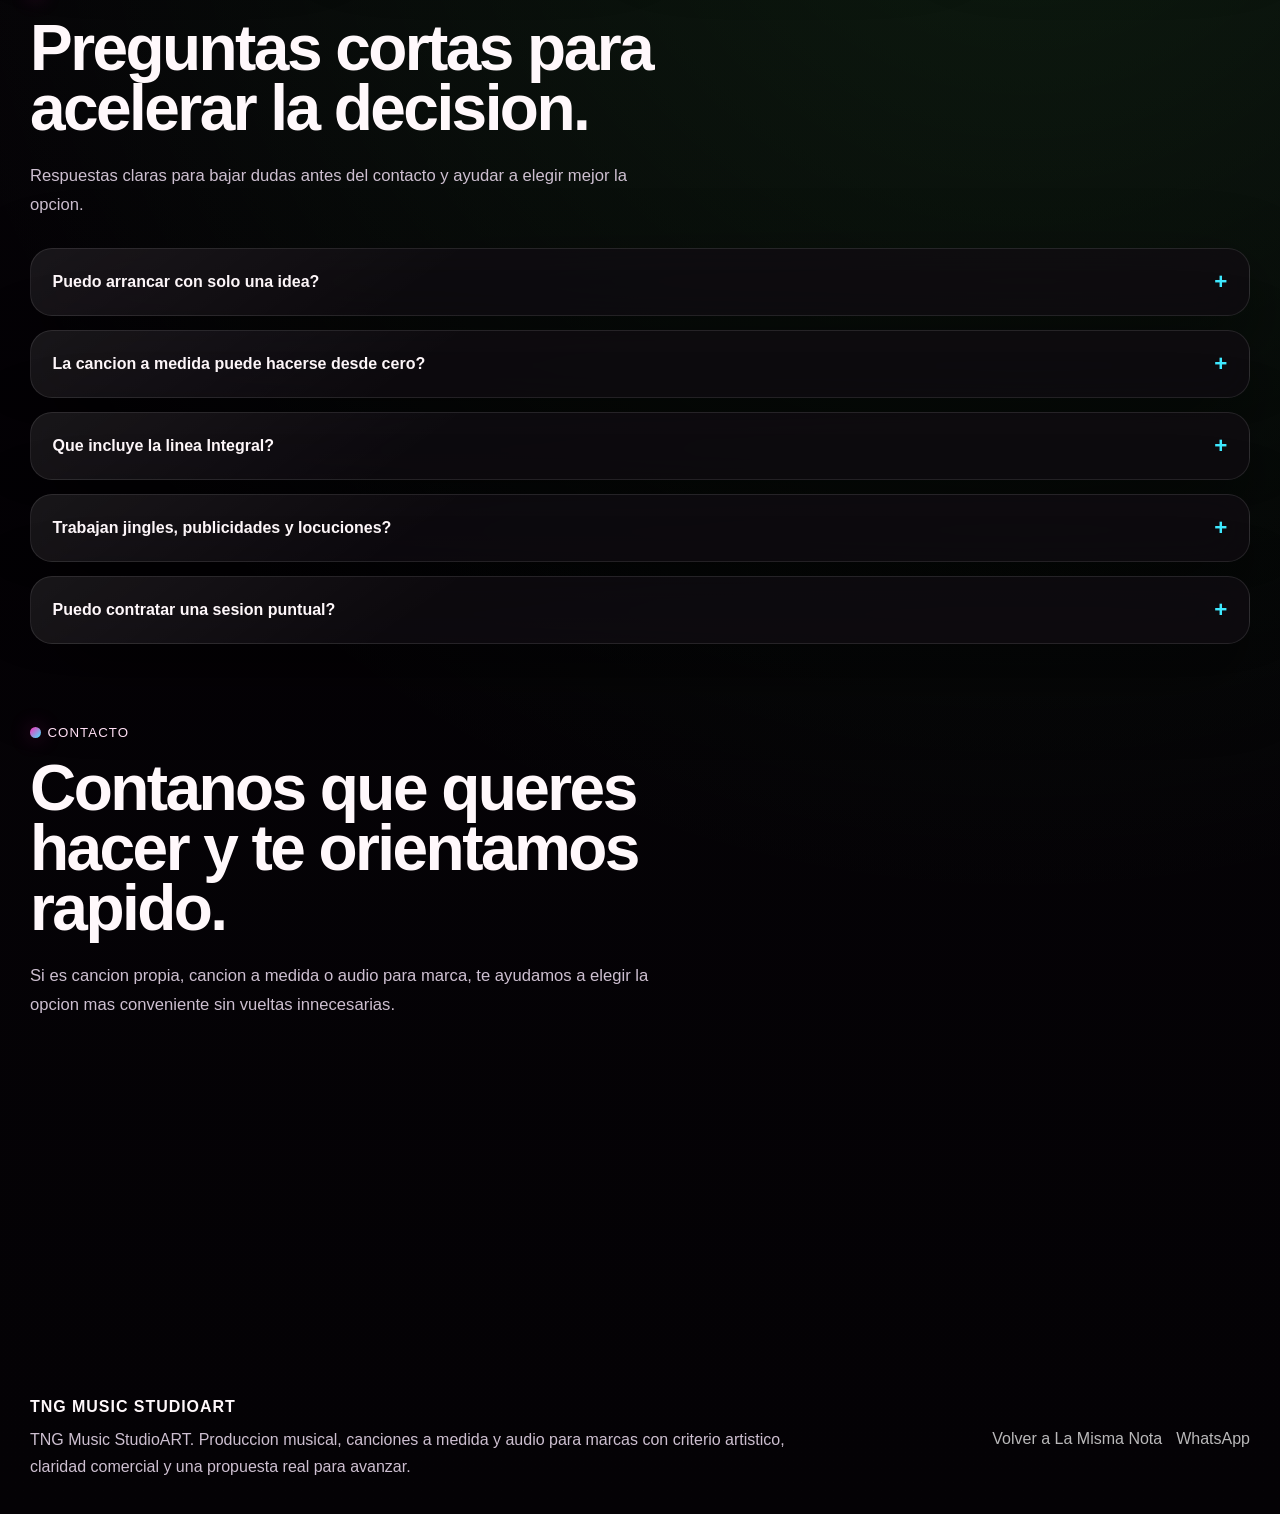
==== commit 53a7442c: "Adjust StudioART offers and pricing" ====
--- a/studioart.html
+++ b/studioart.html
@@ -14,10 +14,10 @@
     <meta id="meta-twitter-title" name="twitter:title" content="TNG Music StudioART" />
     <meta id="meta-twitter-description" name="twitter:description" content="Consultas por WhatsApp." />
     <title>TNG Music StudioART</title>
-    <link rel="icon" href="assets/tng-logo-master-2048.png?v=20260324-3" type="image/png" />
-    <link rel="preload" href="assets/tng-logo-master-2048.png?v=20260324-3" as="image" type="image/png" fetchpriority="high" />
-    <link rel="stylesheet" href="studioart.css?v=20260324-3" />
-    <script src="studioart-config.js?v=20260324-3"></script>
+    <link rel="icon" href="assets/tng-logo-master-2048.png?v=20260324-4" type="image/png" />
+    <link rel="preload" href="assets/tng-logo-master-2048.png?v=20260324-4" as="image" type="image/png" fetchpriority="high" />
+    <link rel="stylesheet" href="studioart.css?v=20260324-4" />
+    <script src="studioart-config.js?v=20260324-4"></script>
     <script>
       (() => {
         const config = window.studioArtConfig;
@@ -38,7 +38,7 @@
         setMeta("meta-twitter-description", config.seo?.twitterDescription);
       })();
     </script>
-    <script src="studioart.js?v=20260324-3" defer></script>
+    <script src="studioart.js?v=20260324-4" defer></script>
   </head>
   <body>
     <div class="grid-veil" aria-hidden="true"></div>
@@ -103,7 +103,7 @@
             <img
               id="hero-logo"
               class="hero-logo"
-              src="assets/tng-logo-master-2048.png?v=20260324-3"
+              src="assets/tng-logo-master-2048.png?v=20260324-4"
               alt="Logo neon de TNG Music StudioART"
               width="2048"
               height="2048"
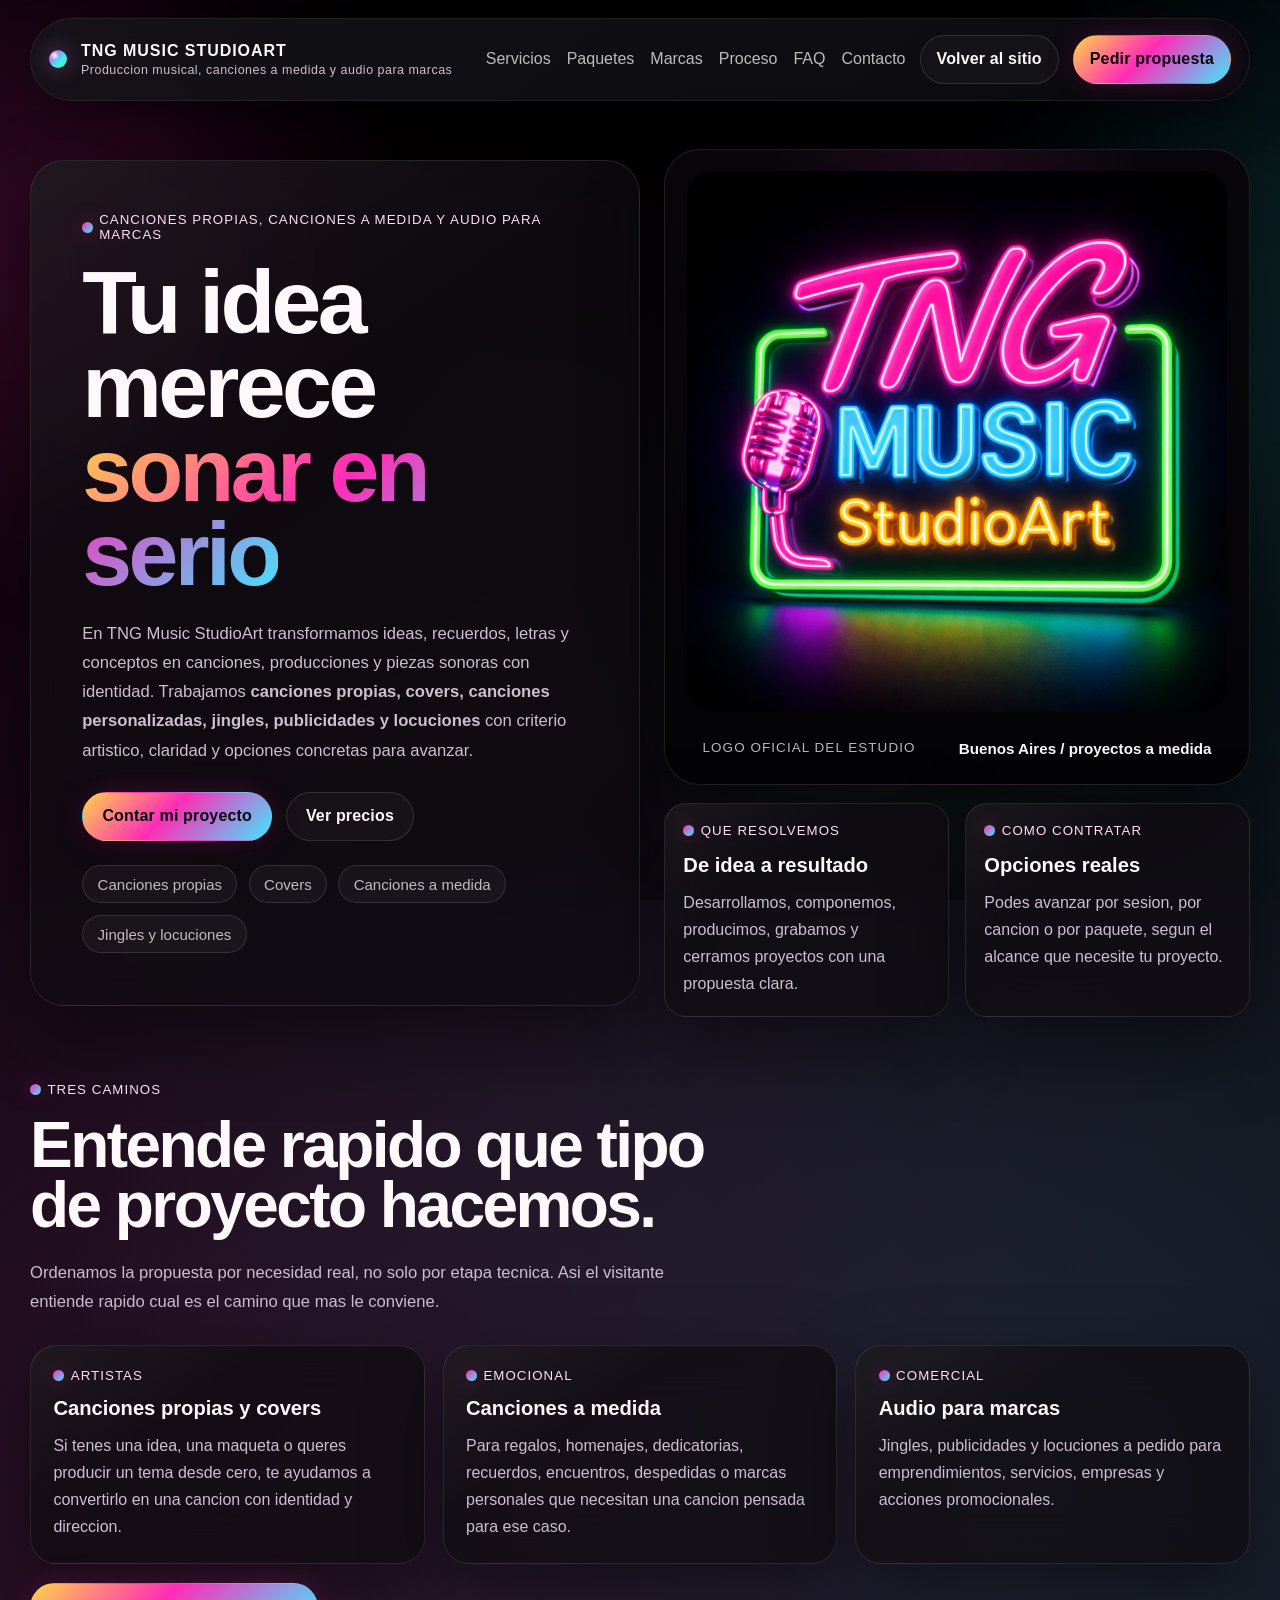
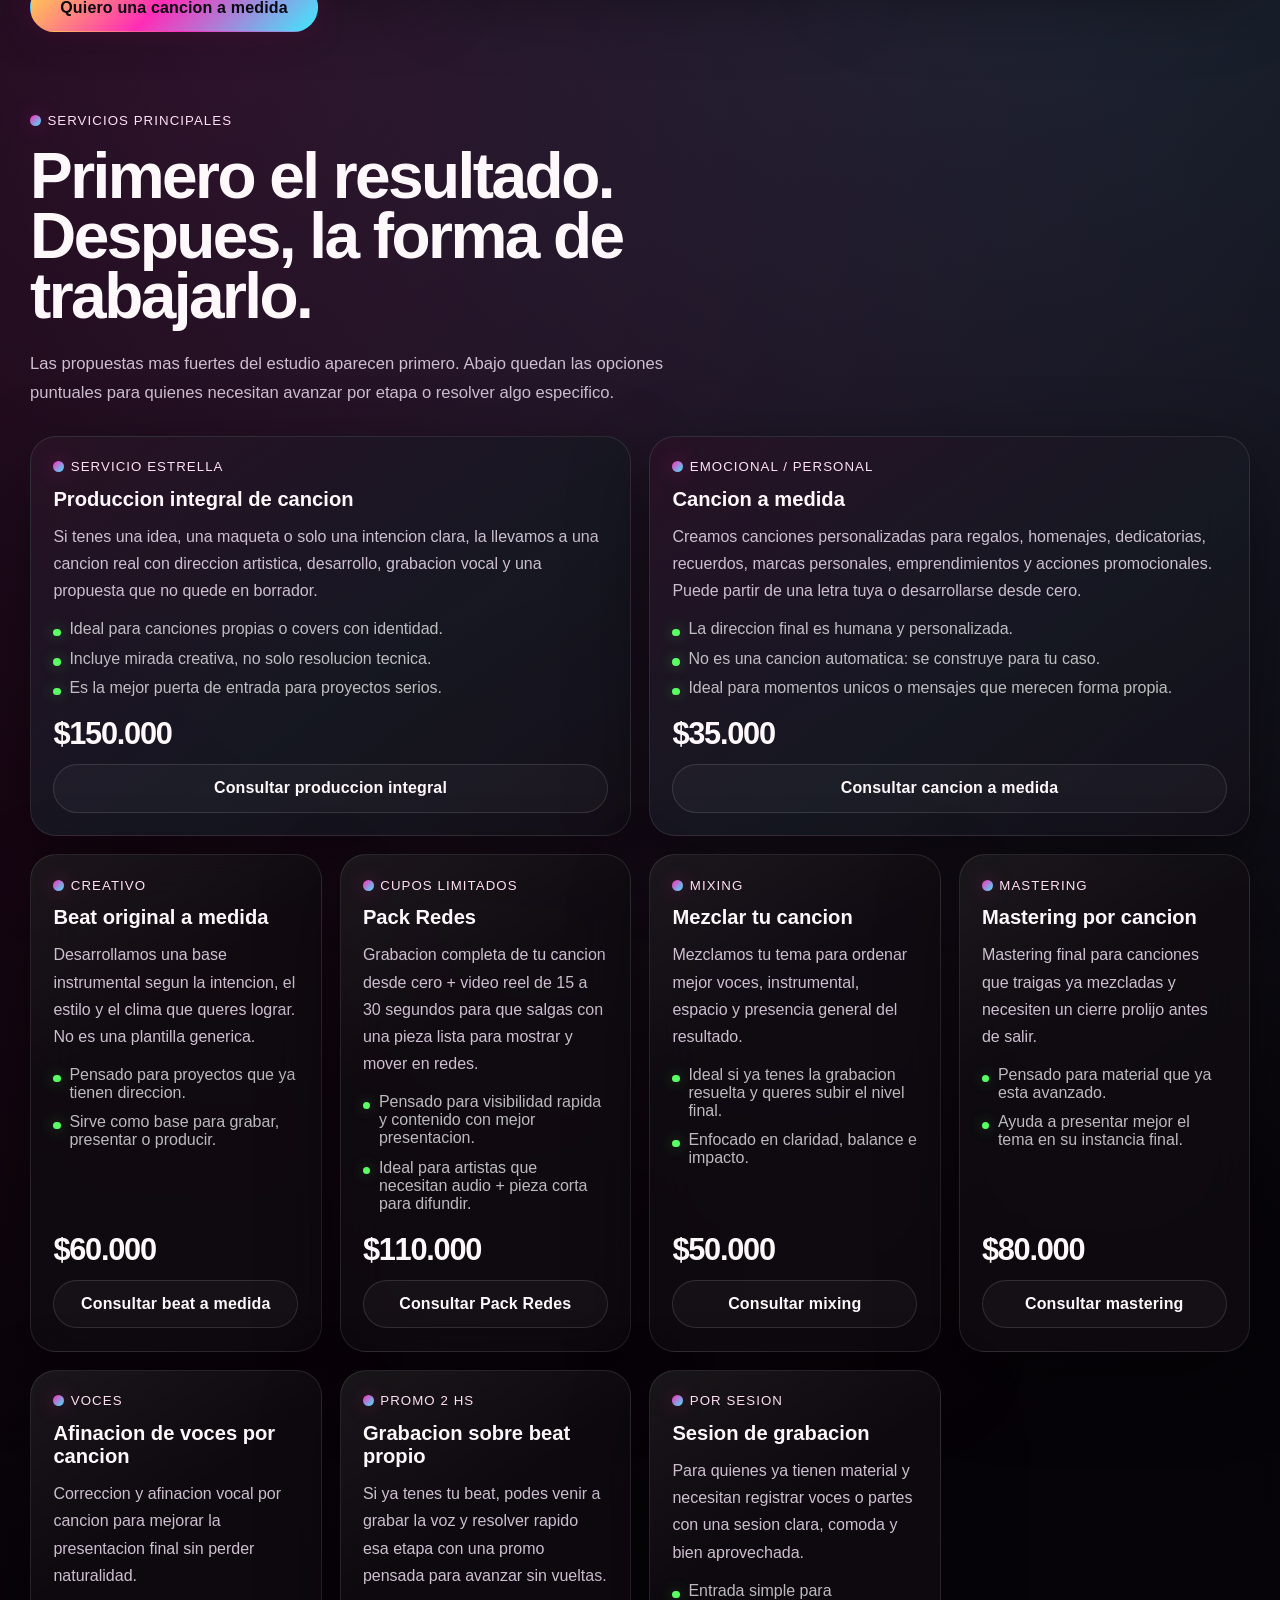
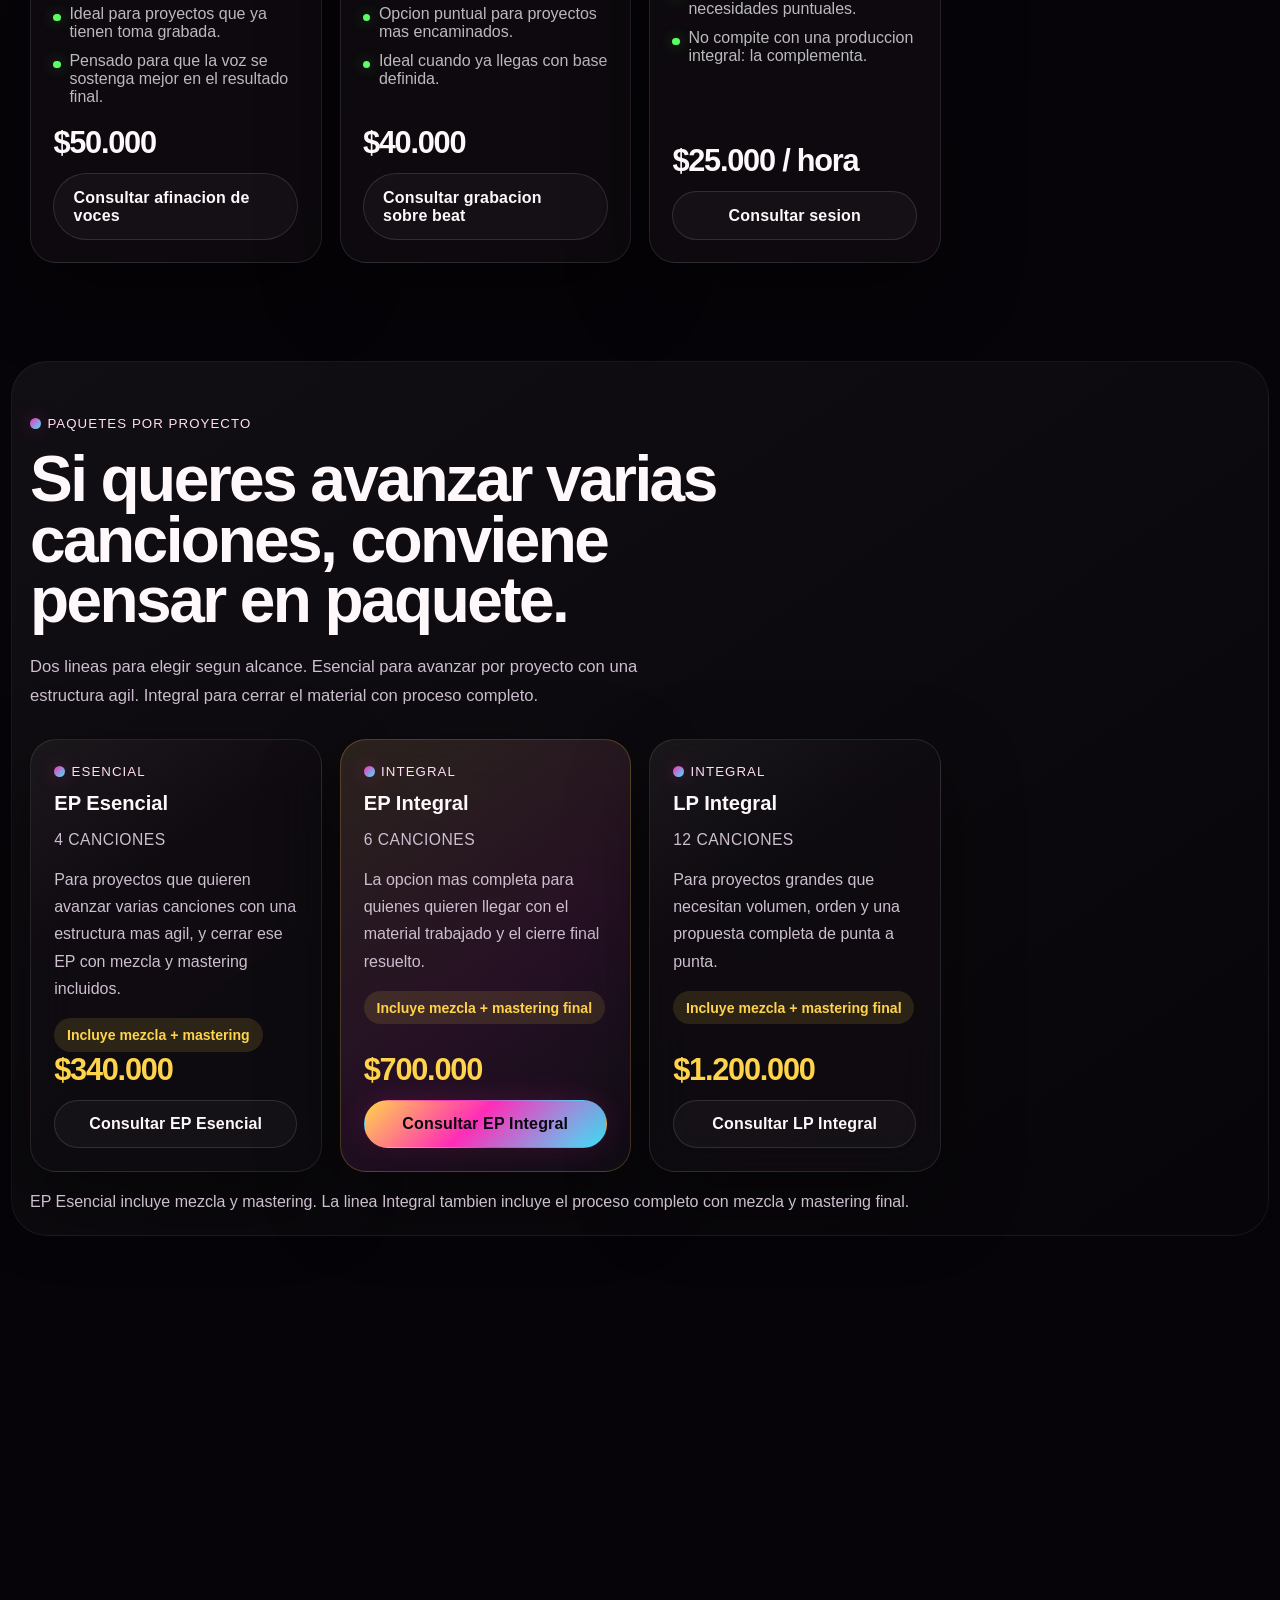
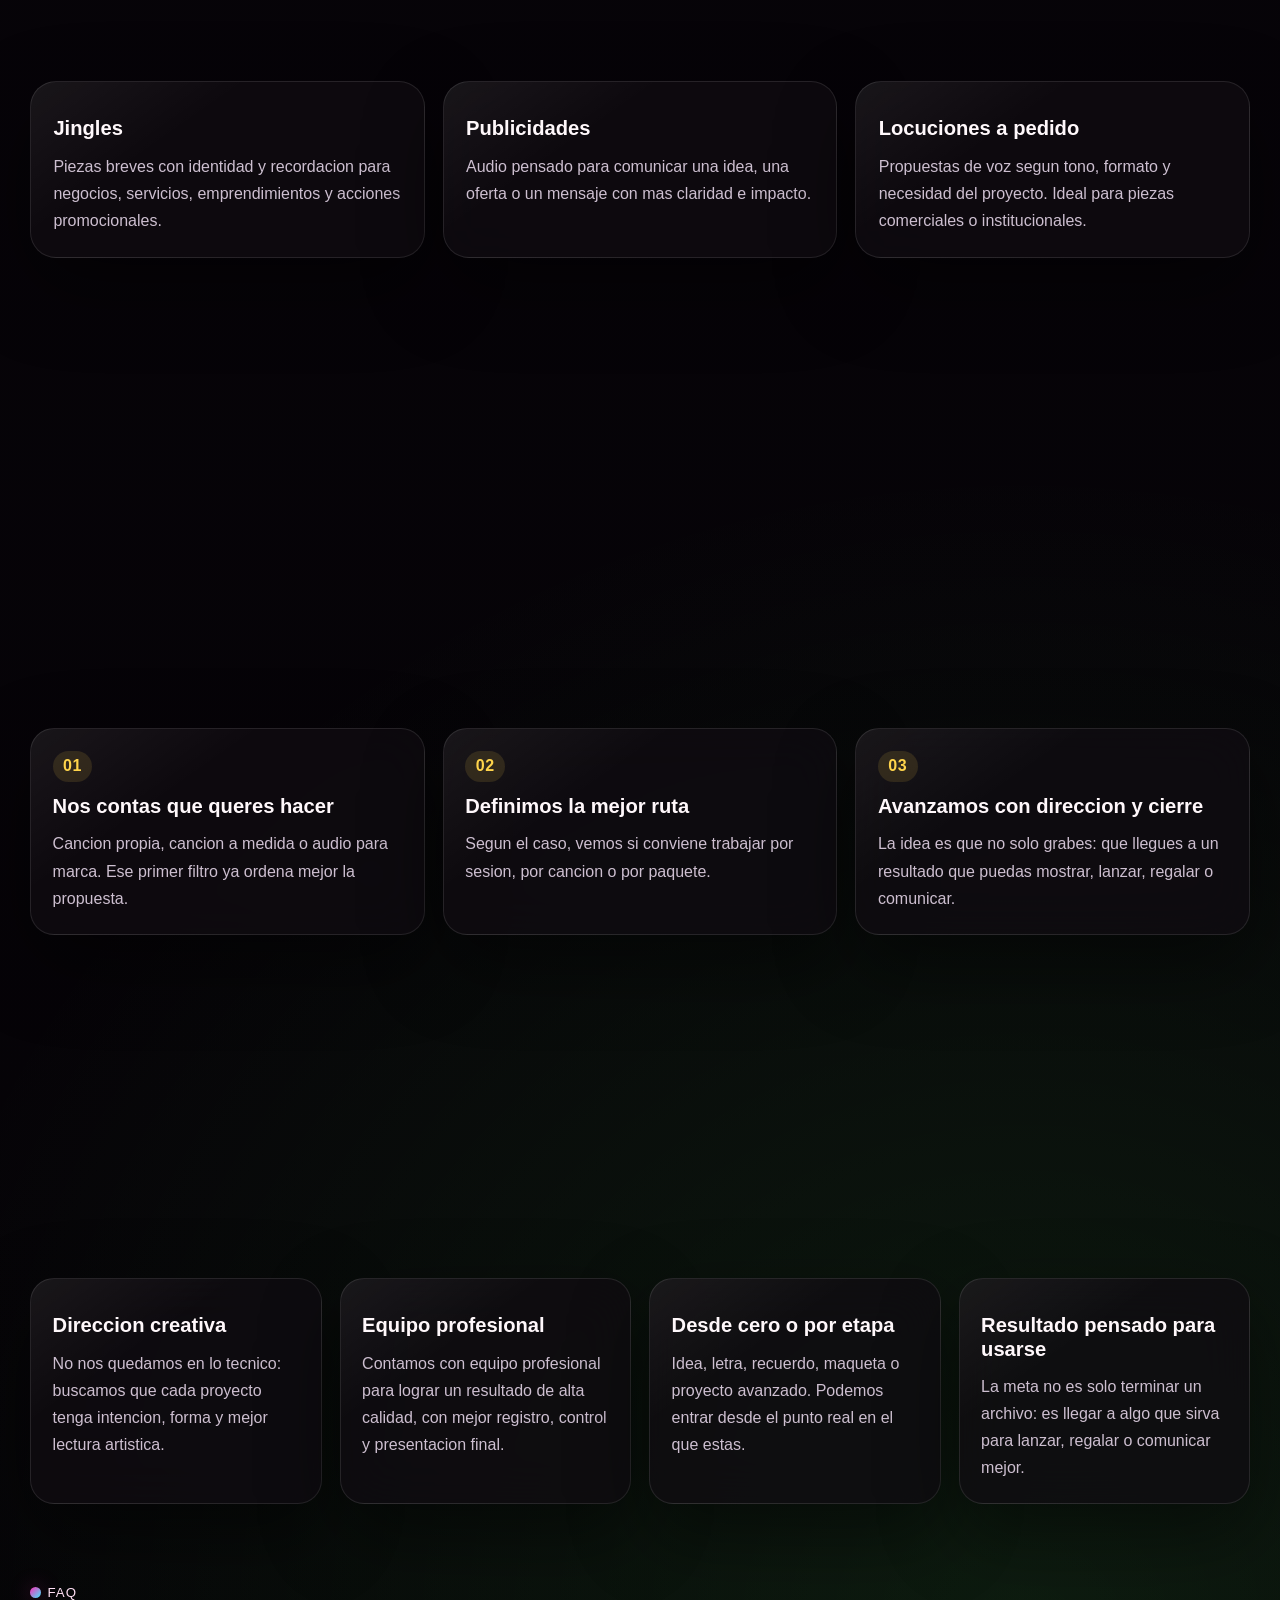
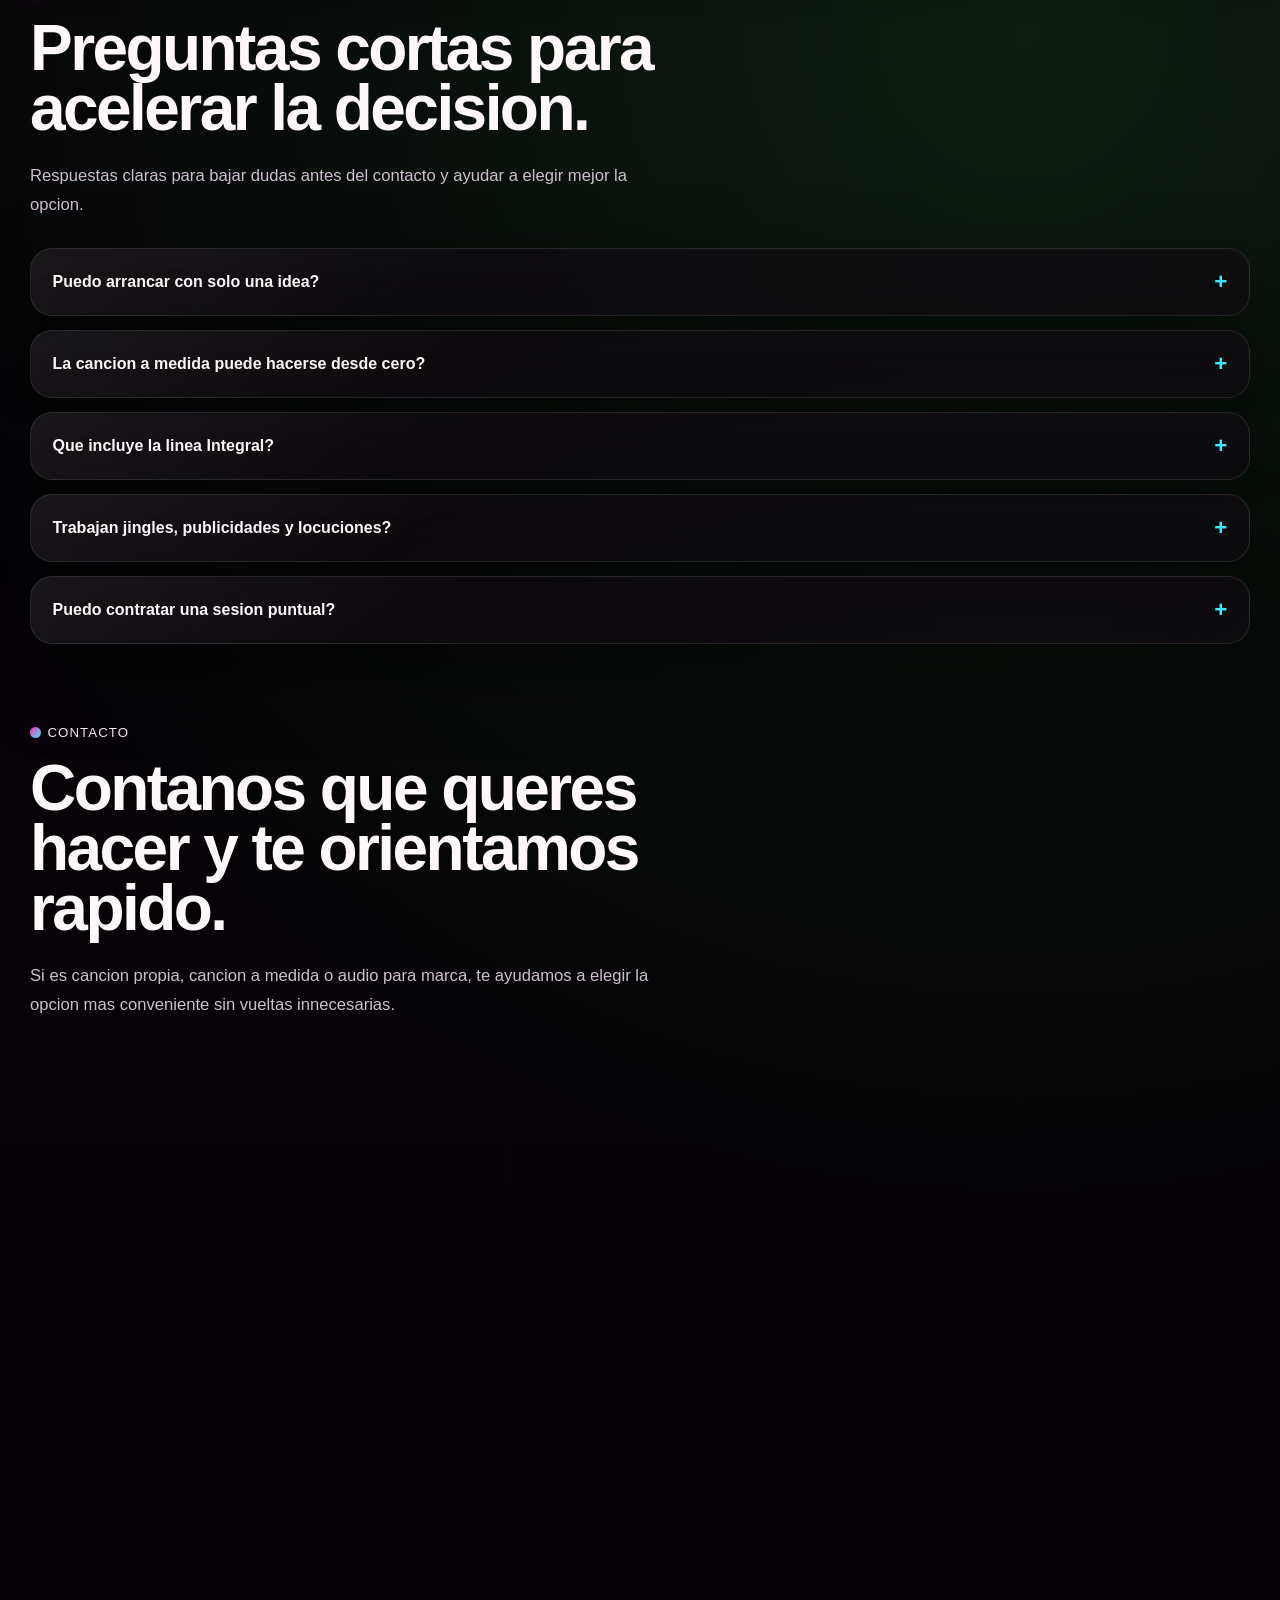
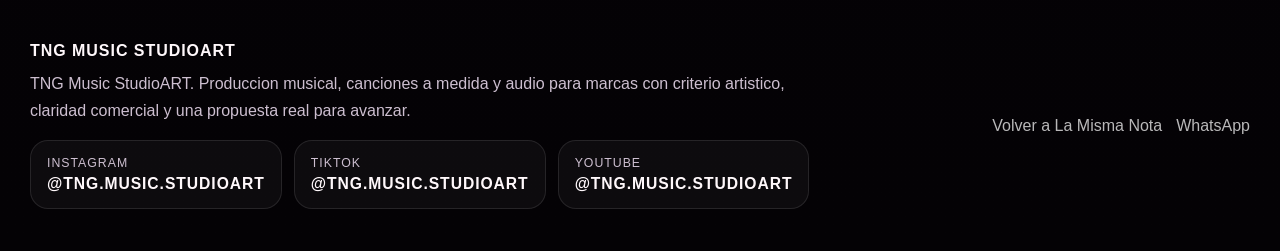
==== commit a0ee2cce: "Add StudioART social contacts" ====
--- a/studioart.html
+++ b/studioart.html
@@ -14,10 +14,10 @@
     <meta id="meta-twitter-title" name="twitter:title" content="TNG Music StudioART" />
     <meta id="meta-twitter-description" name="twitter:description" content="Consultas por WhatsApp." />
     <title>TNG Music StudioART</title>
-    <link rel="icon" href="assets/tng-logo-master-2048.png?v=20260324-4" type="image/png" />
-    <link rel="preload" href="assets/tng-logo-master-2048.png?v=20260324-4" as="image" type="image/png" fetchpriority="high" />
-    <link rel="stylesheet" href="studioart.css?v=20260324-4" />
-    <script src="studioart-config.js?v=20260324-4"></script>
+    <link rel="icon" href="assets/tng-logo-master-2048.png?v=20260324-5" type="image/png" />
+    <link rel="preload" href="assets/tng-logo-master-2048.png?v=20260324-5" as="image" type="image/png" fetchpriority="high" />
+    <link rel="stylesheet" href="studioart.css?v=20260324-5" />
+    <script src="studioart-config.js?v=20260324-5"></script>
     <script>
       (() => {
         const config = window.studioArtConfig;
@@ -38,7 +38,7 @@
         setMeta("meta-twitter-description", config.seo?.twitterDescription);
       })();
     </script>
-    <script src="studioart.js?v=20260324-4" defer></script>
+    <script src="studioart.js?v=20260324-5" defer></script>
   </head>
   <body>
     <div class="grid-veil" aria-hidden="true"></div>
@@ -218,6 +218,12 @@
             <h3 id="contact-panel-title"></h3>
             <p id="contact-panel-text"></p>
             <div class="contact-chip-row" id="contact-checklist" aria-label="Que conviene mandar"></div>
+
+            <div class="contact-socials">
+              <span class="contact-label">Redes</span>
+              <p id="contact-socials-lead"></p>
+              <div class="social-links" id="contact-social-links" aria-label="Redes de TNG Music StudioART"></div>
+            </div>
           </div>
 
           <div class="contact-actions">
@@ -232,6 +238,7 @@
       <div>
         <strong data-brand-name>TNG Music StudioART</strong>
         <p id="footer-copy"></p>
+        <div class="footer-social-links" id="footer-social-links" aria-label="Redes de TNG Music StudioART"></div>
       </div>
 
       <div class="footer-actions">
--- a/studioart.css
+++ b/studioart.css
@@ -811,6 +811,61 @@
     var(--panel-strong);
 }
 
+.contact-copy {
+  display: grid;
+  gap: 1rem;
+}
+
+.contact-socials {
+  display: grid;
+  gap: 0.85rem;
+  margin-top: 0.35rem;
+}
+
+.social-links,
+.footer-social-links {
+  display: flex;
+  flex-wrap: wrap;
+  gap: 12px;
+}
+
+.social-link,
+.footer-social-link {
+  display: grid;
+  gap: 0.18rem;
+  padding: 0.9rem 1rem;
+  border-radius: 18px;
+  border: 1px solid rgba(255, 255, 255, 0.1);
+  background: rgba(255, 255, 255, 0.04);
+  color: var(--text);
+  text-decoration: none;
+  transition:
+    transform 180ms ease,
+    border-color 180ms ease,
+    box-shadow 180ms ease;
+}
+
+.social-link:hover,
+.footer-social-link:hover {
+  transform: translateY(-2px);
+  border-color: rgba(63, 233, 255, 0.32);
+  box-shadow: 0 0 28px rgba(63, 233, 255, 0.16);
+}
+
+.social-link__platform,
+.footer-social-link__platform {
+  color: var(--muted);
+  font-size: 0.77rem;
+  letter-spacing: 0.08em;
+  text-transform: uppercase;
+}
+
+.social-link__handle,
+.footer-social-link__handle {
+  font-size: 0.98rem;
+  line-height: 1.35;
+}
+
 .contact-actions {
   display: grid;
   gap: 12px;
@@ -836,6 +891,10 @@
   max-width: 48rem;
   color: var(--muted);
   line-height: 1.7;
+}
+
+.footer-social-links {
+  margin-top: 1rem;
 }
 
 .footer-actions {
@@ -987,6 +1046,11 @@
   .hero-actions .button {
     width: 100%;
   }
+
+  .social-links,
+  .footer-social-links {
+    flex-direction: column;
+  }
 }
 
 @media (prefers-reduced-motion: reduce) {
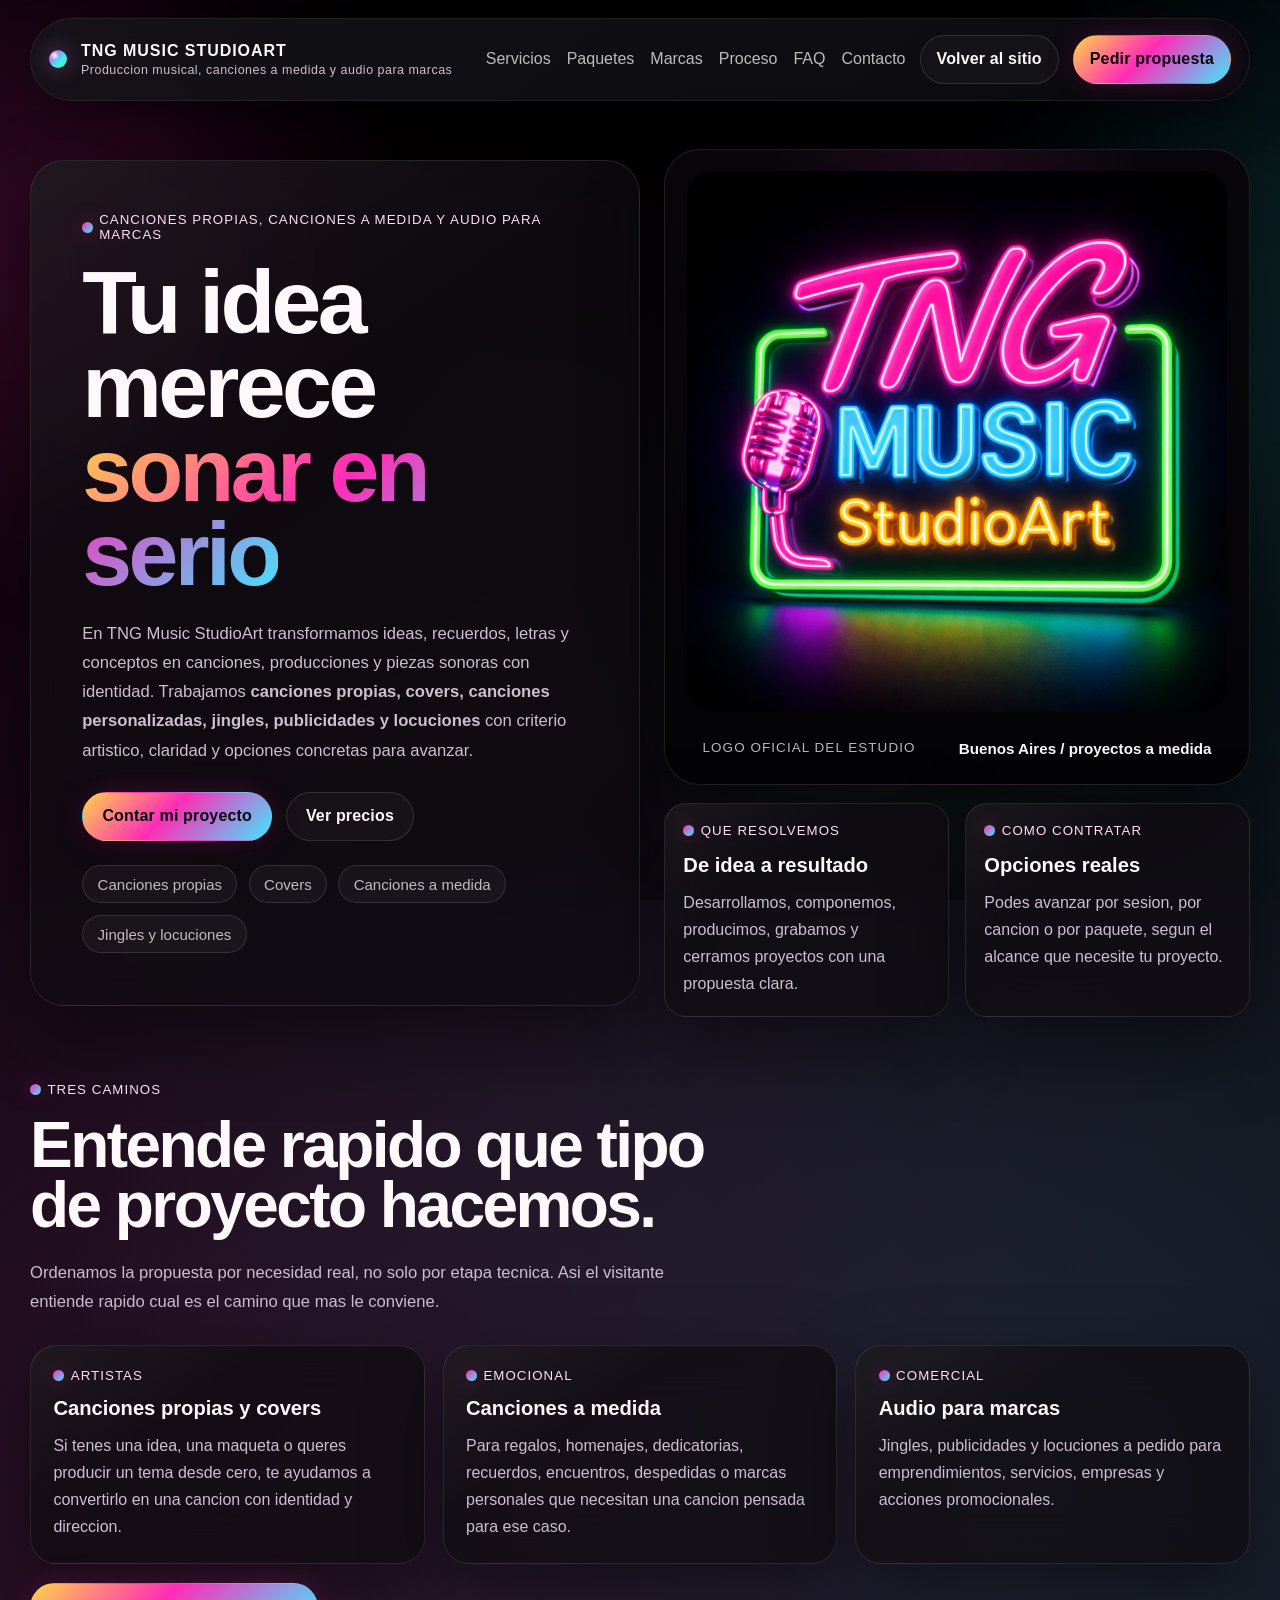
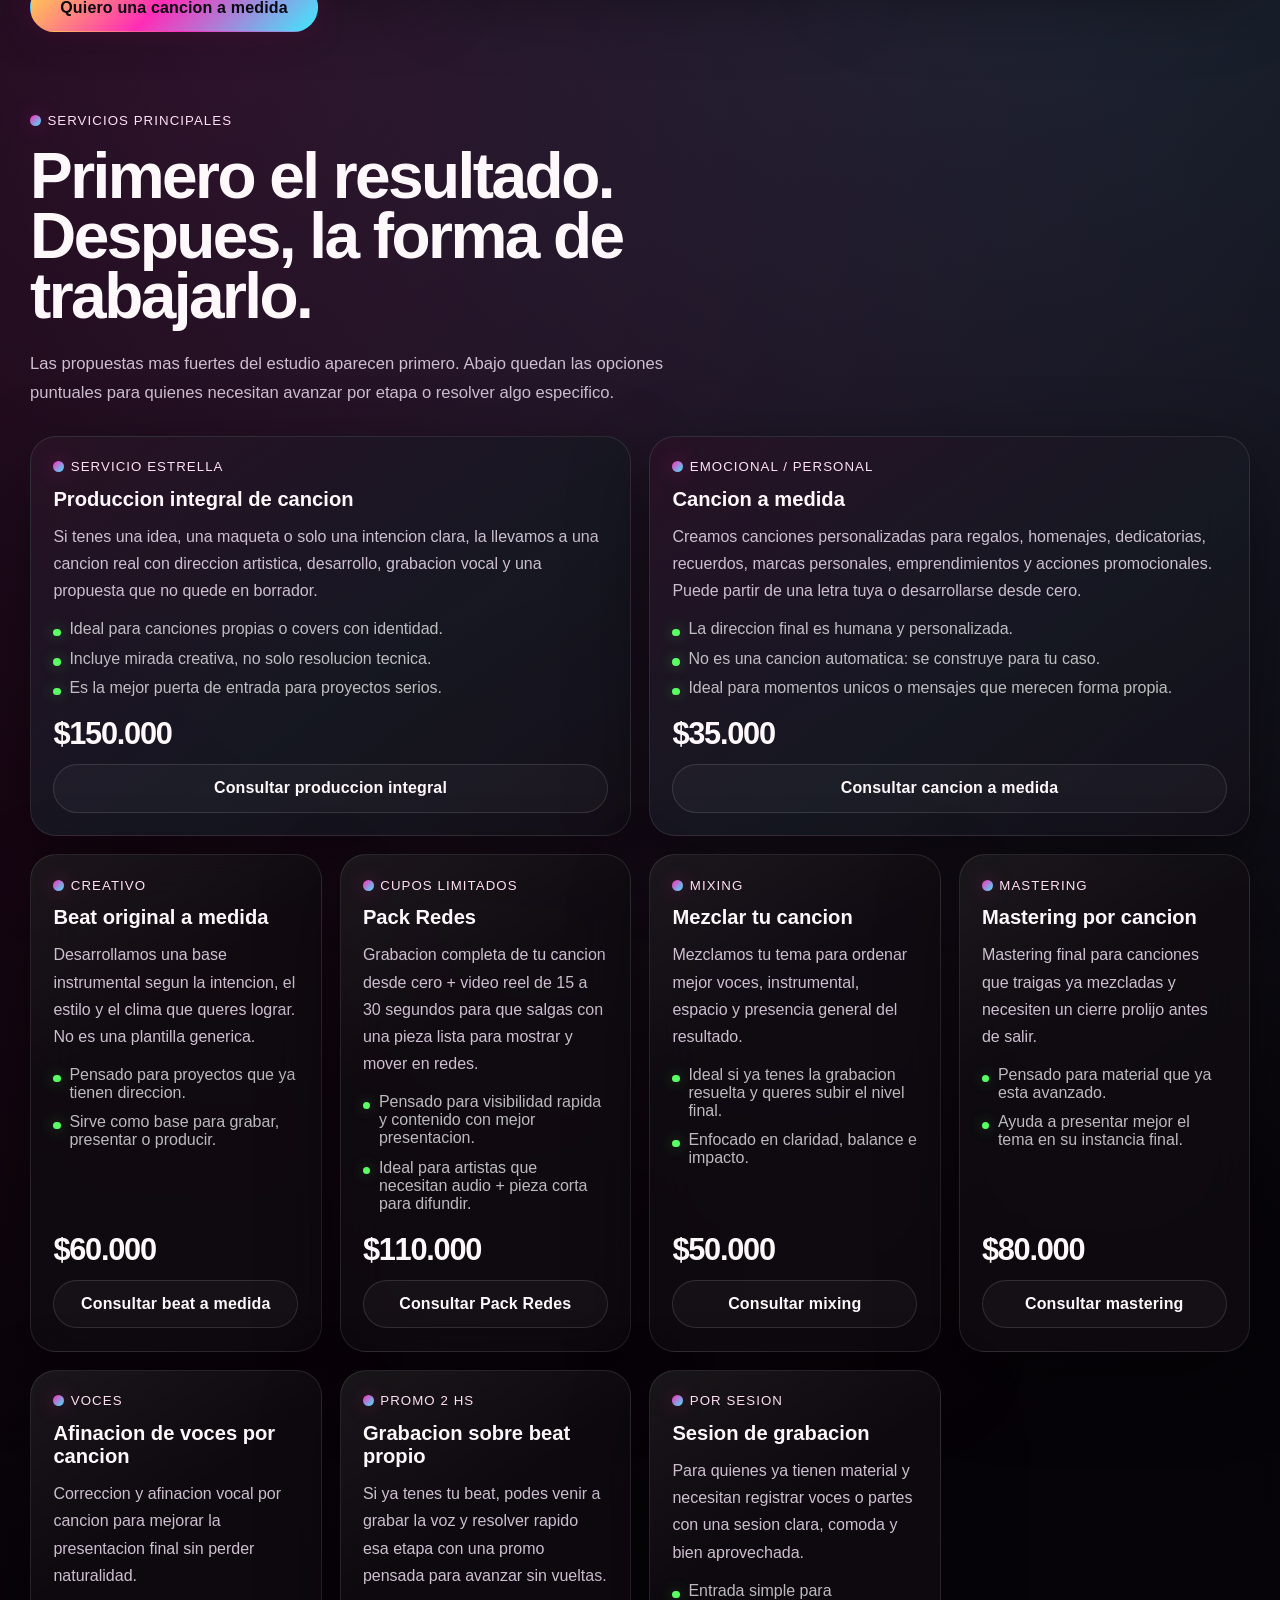
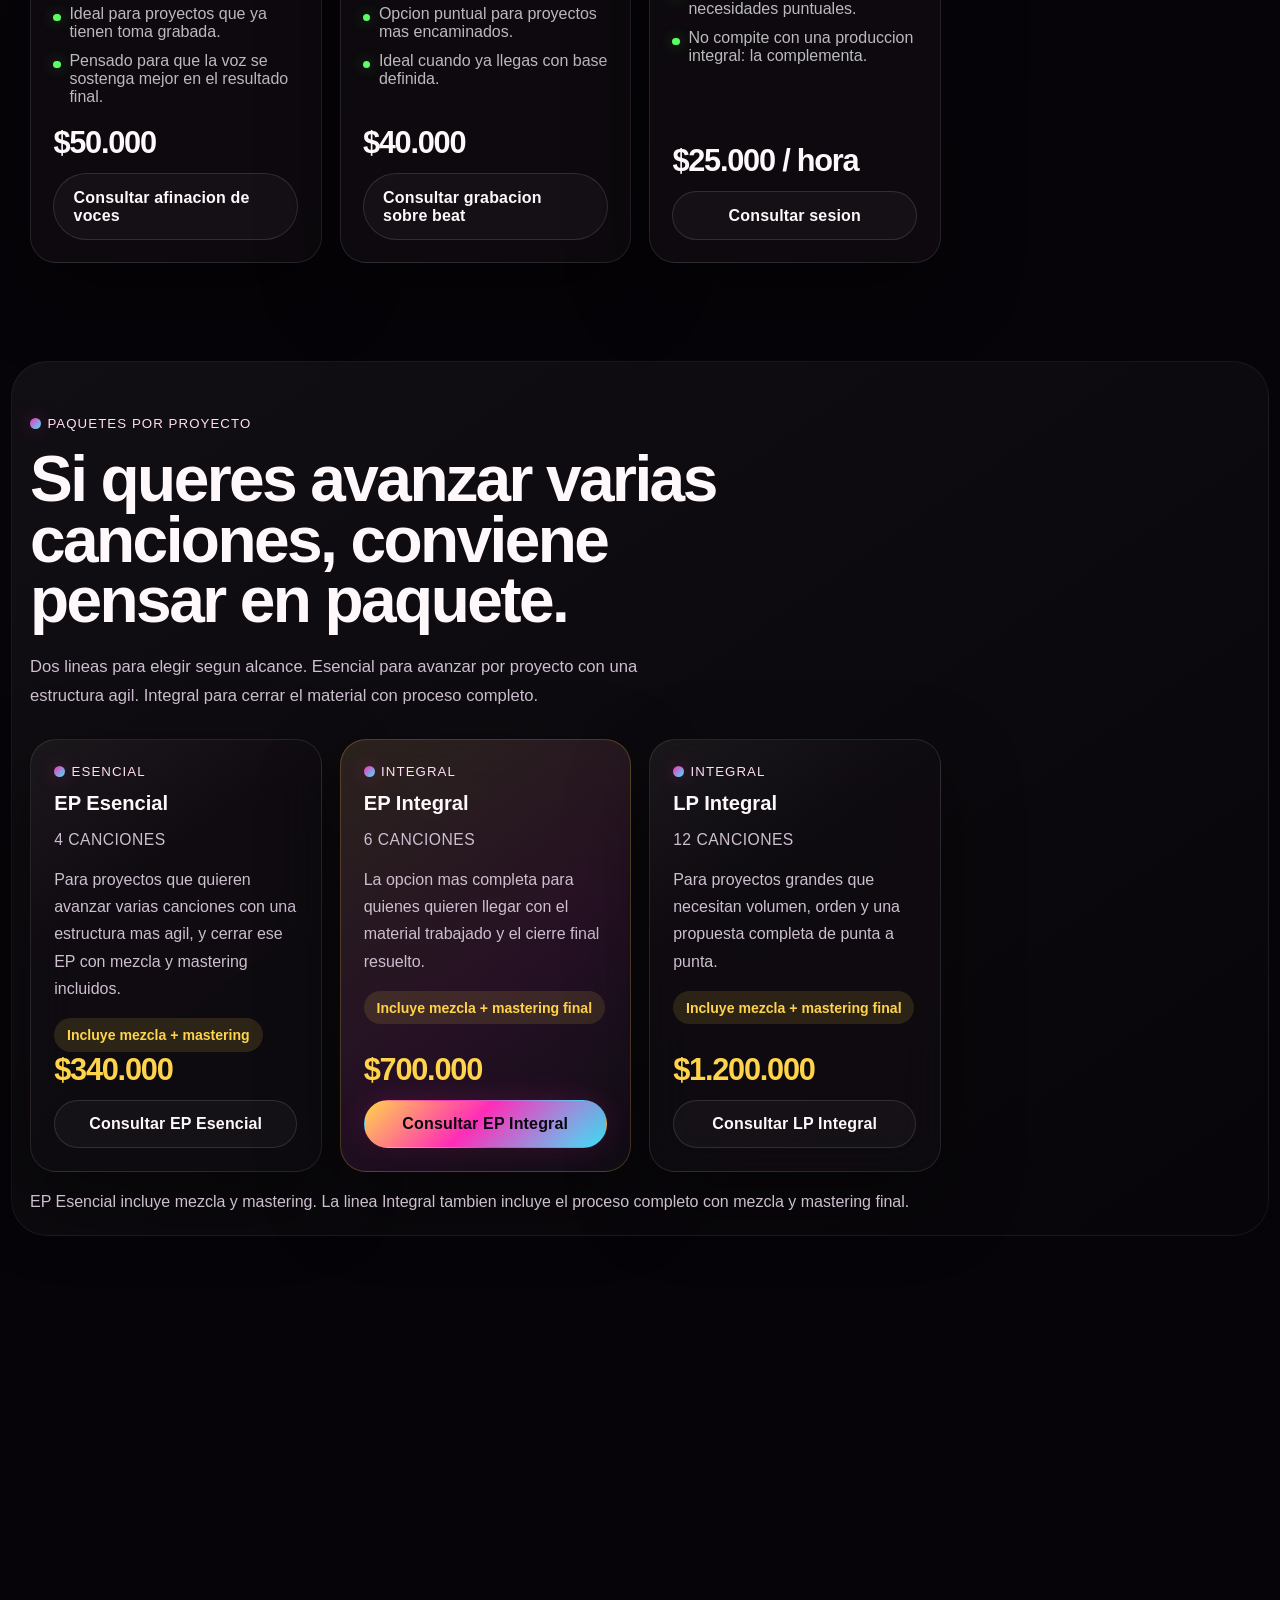
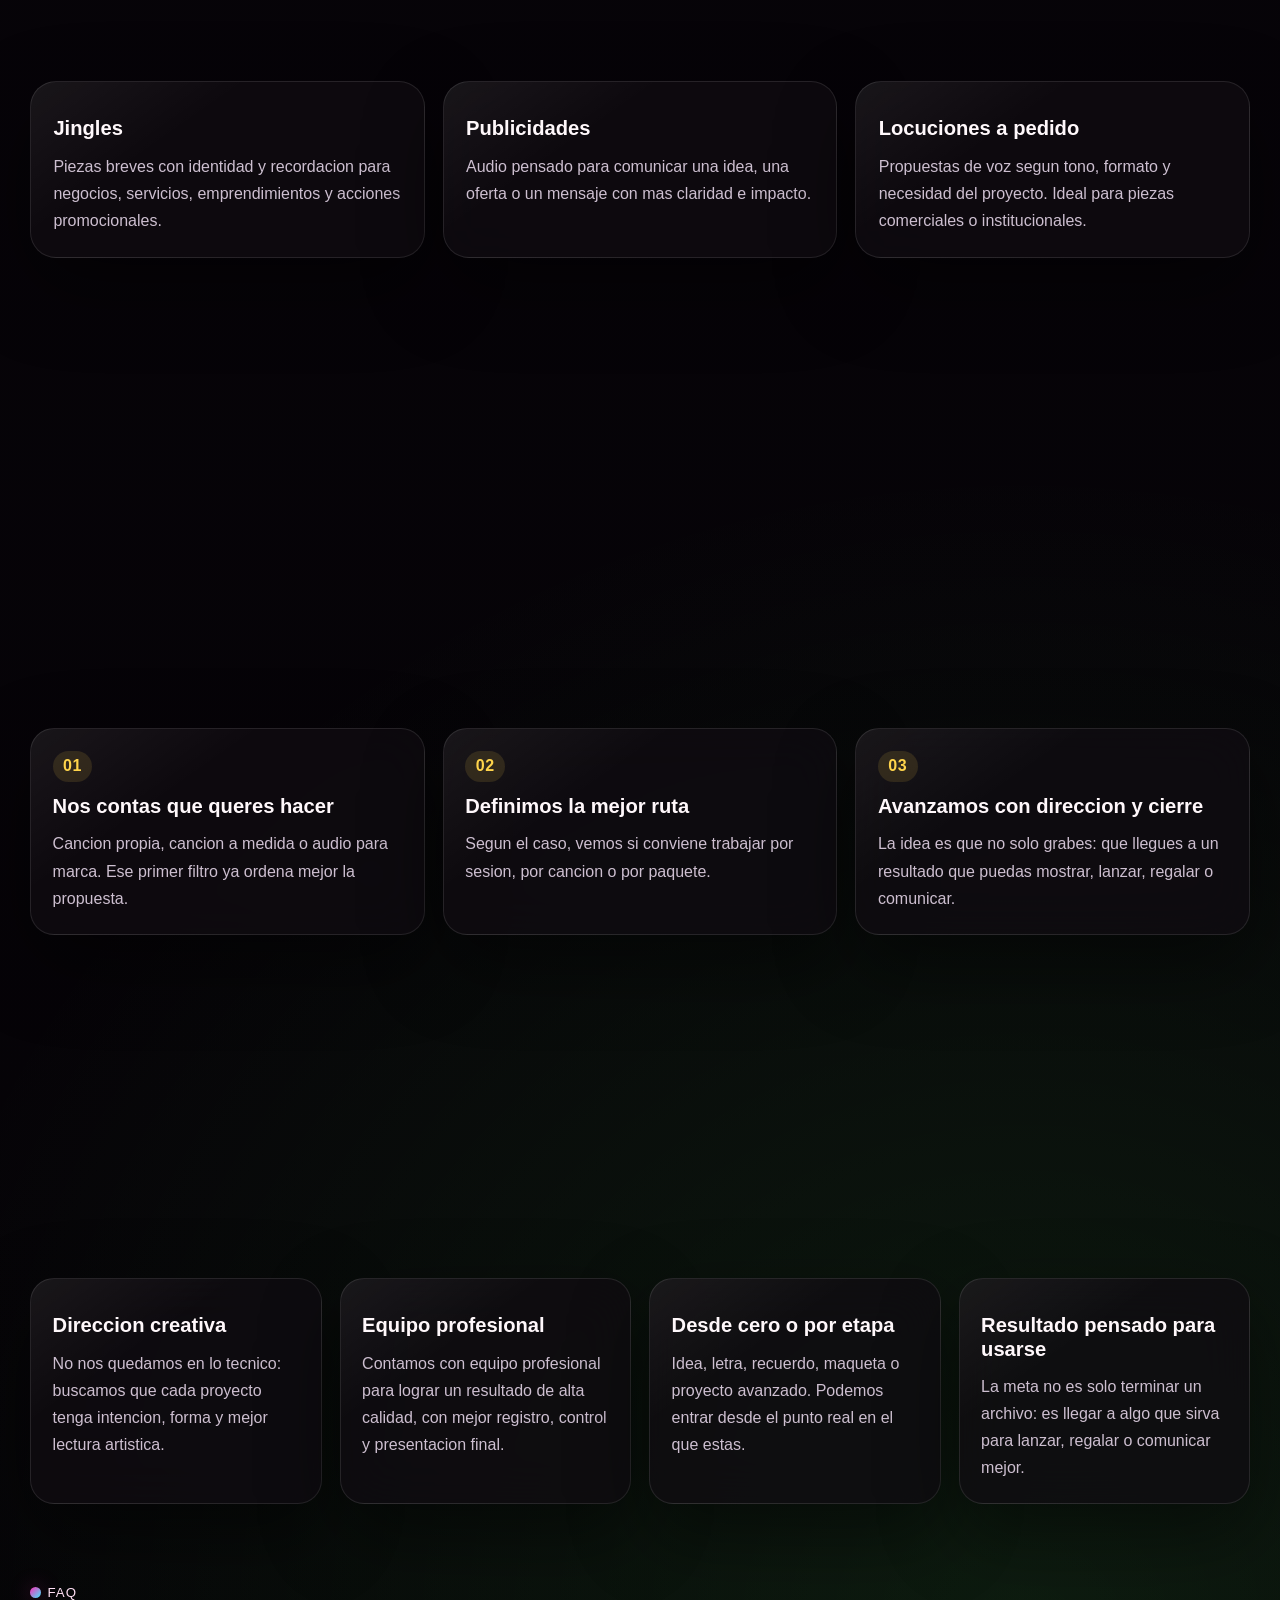
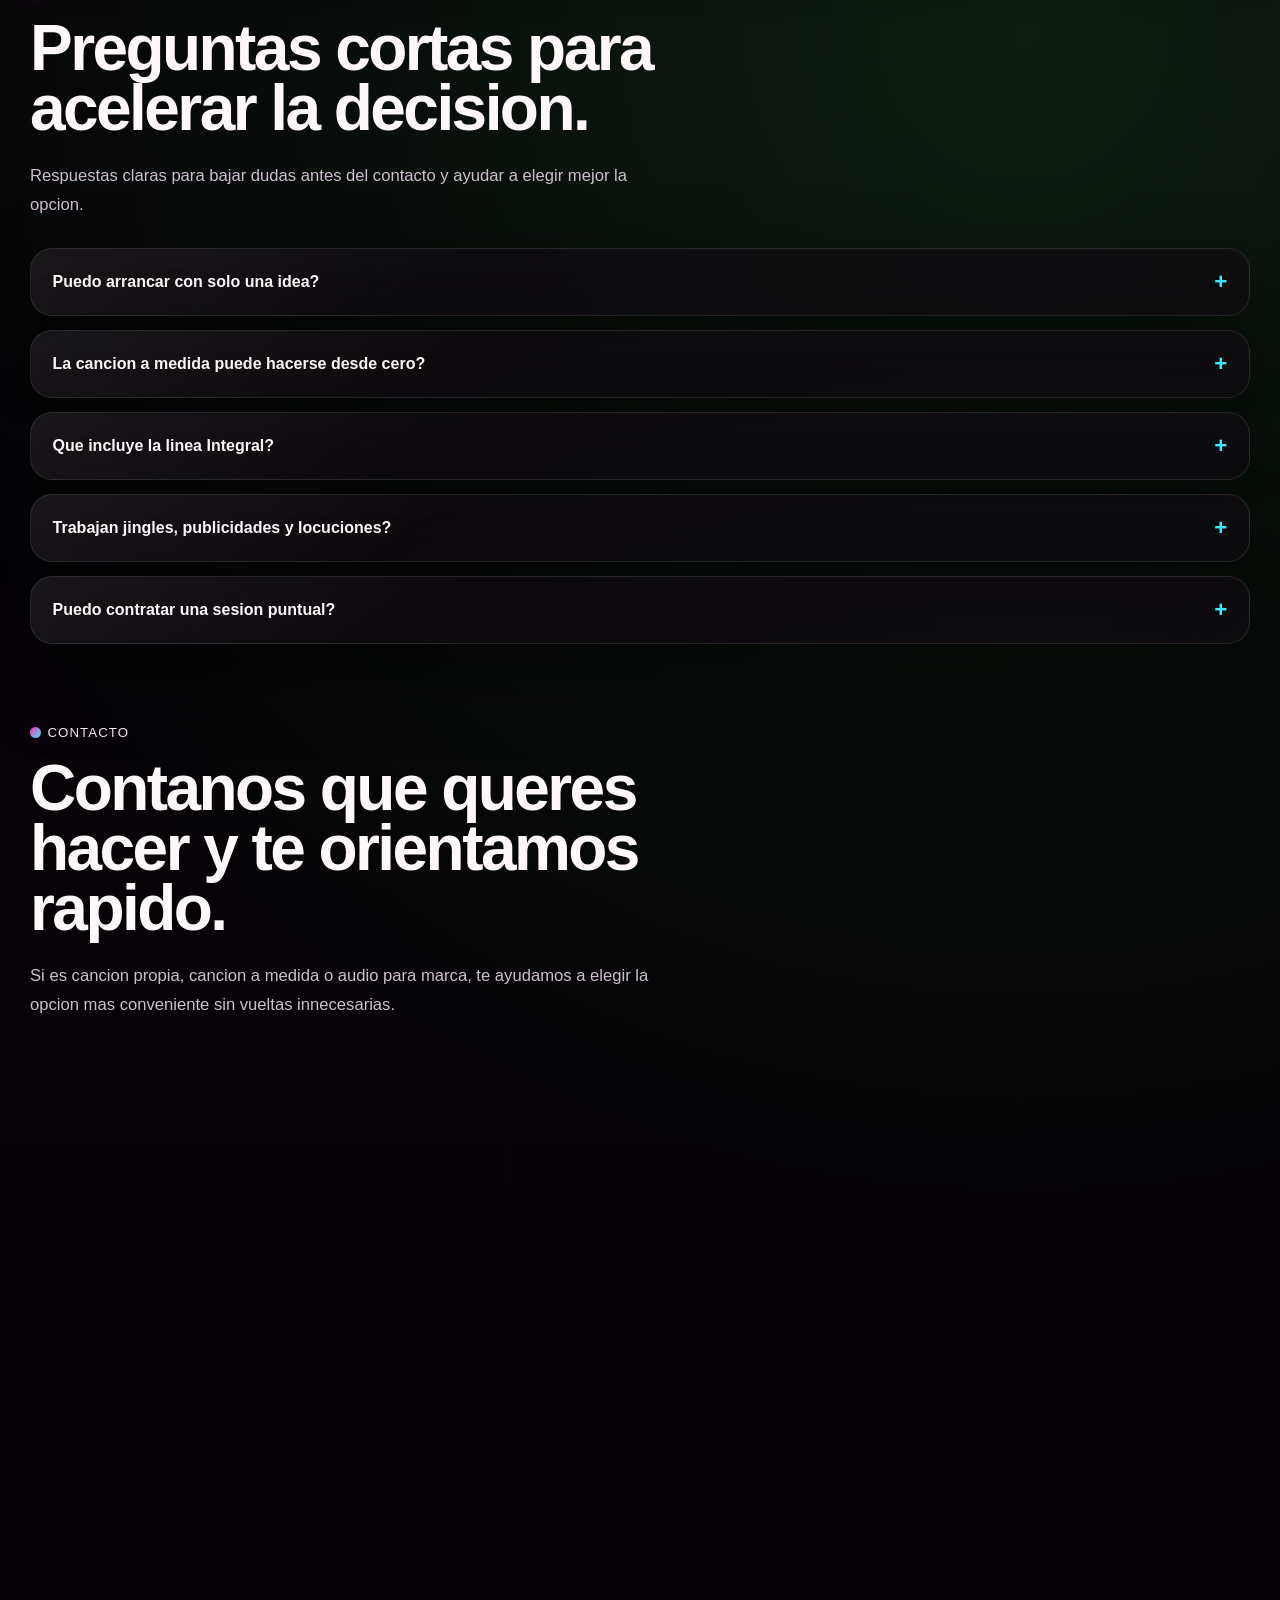
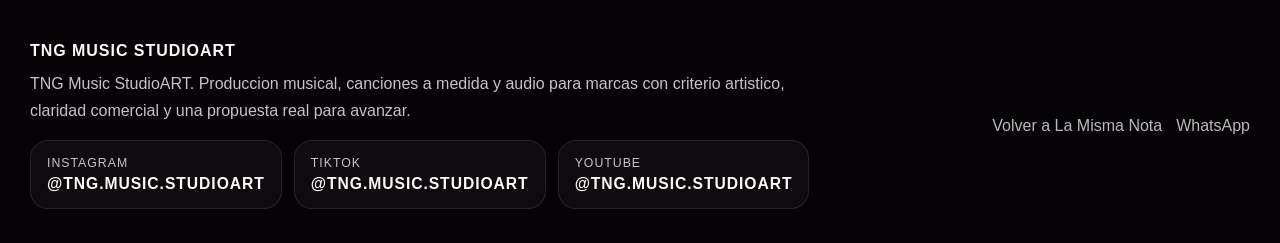
==== commit cfd11fc6: "Publish StudioART at clean path" ====
--- a/studioart.html
+++ b/studioart.html
@@ -14,10 +14,10 @@
     <meta id="meta-twitter-title" name="twitter:title" content="TNG Music StudioART" />
     <meta id="meta-twitter-description" name="twitter:description" content="Consultas por WhatsApp." />
     <title>TNG Music StudioART</title>
-    <link rel="icon" href="assets/tng-logo-master-2048.png?v=20260324-5" type="image/png" />
-    <link rel="preload" href="assets/tng-logo-master-2048.png?v=20260324-5" as="image" type="image/png" fetchpriority="high" />
-    <link rel="stylesheet" href="studioart.css?v=20260324-5" />
-    <script src="studioart-config.js?v=20260324-5"></script>
+    <link rel="icon" href="/assets/tng-logo-master-2048.png?v=20260324-6" type="image/png" />
+    <link rel="preload" href="/assets/tng-logo-master-2048.png?v=20260324-6" as="image" type="image/png" fetchpriority="high" />
+    <link rel="stylesheet" href="/studioart.css?v=20260324-6" />
+    <script src="/studioart-config.js?v=20260324-6"></script>
     <script>
       (() => {
         const config = window.studioArtConfig;
@@ -38,7 +38,7 @@
         setMeta("meta-twitter-description", config.seo?.twitterDescription);
       })();
     </script>
-    <script src="studioart.js?v=20260324-5" defer></script>
+    <script src="/studioart.js?v=20260324-6" defer></script>
   </head>
   <body>
     <div class="grid-veil" aria-hidden="true"></div>
@@ -47,7 +47,7 @@
     <div class="aura aura--green" aria-hidden="true"></div>
 
     <header class="studio-header">
-      <a class="brand-lockup" href="index.html" aria-label="Volver al sitio principal">
+      <a class="brand-lockup" href="/" aria-label="Volver al sitio principal">
         <span class="brand-token" aria-hidden="true"></span>
         <span class="brand-copy">
           <strong data-brand-name>TNG Music StudioART</strong>
@@ -77,7 +77,7 @@
           <a href="#contacto"></a>
         </nav>
 
-        <a class="button button--ghost button--compact" id="header-home-link" href="index.html"></a>
+        <a class="button button--ghost button--compact" id="header-home-link" href="/"></a>
         <a class="button button--primary button--compact" id="header-cta" href="" data-whatsapp-link></a>
       </div>
     </header>
@@ -228,7 +228,7 @@
 
           <div class="contact-actions">
             <a class="button button--primary button--wide" id="closing-primary-cta" href="" data-whatsapp-link></a>
-            <a class="button button--ghost button--wide" id="closing-secondary-link" href="index.html"></a>
+            <a class="button button--ghost button--wide" id="closing-secondary-link" href="/"></a>
           </div>
         </article>
       </section>
@@ -242,7 +242,7 @@
       </div>
 
       <div class="footer-actions">
-        <a id="footer-home-link" href="index.html"></a>
+        <a id="footer-home-link" href="/"></a>
         <a id="footer-whatsapp-link" href="" data-whatsapp-link></a>
       </div>
     </footer>
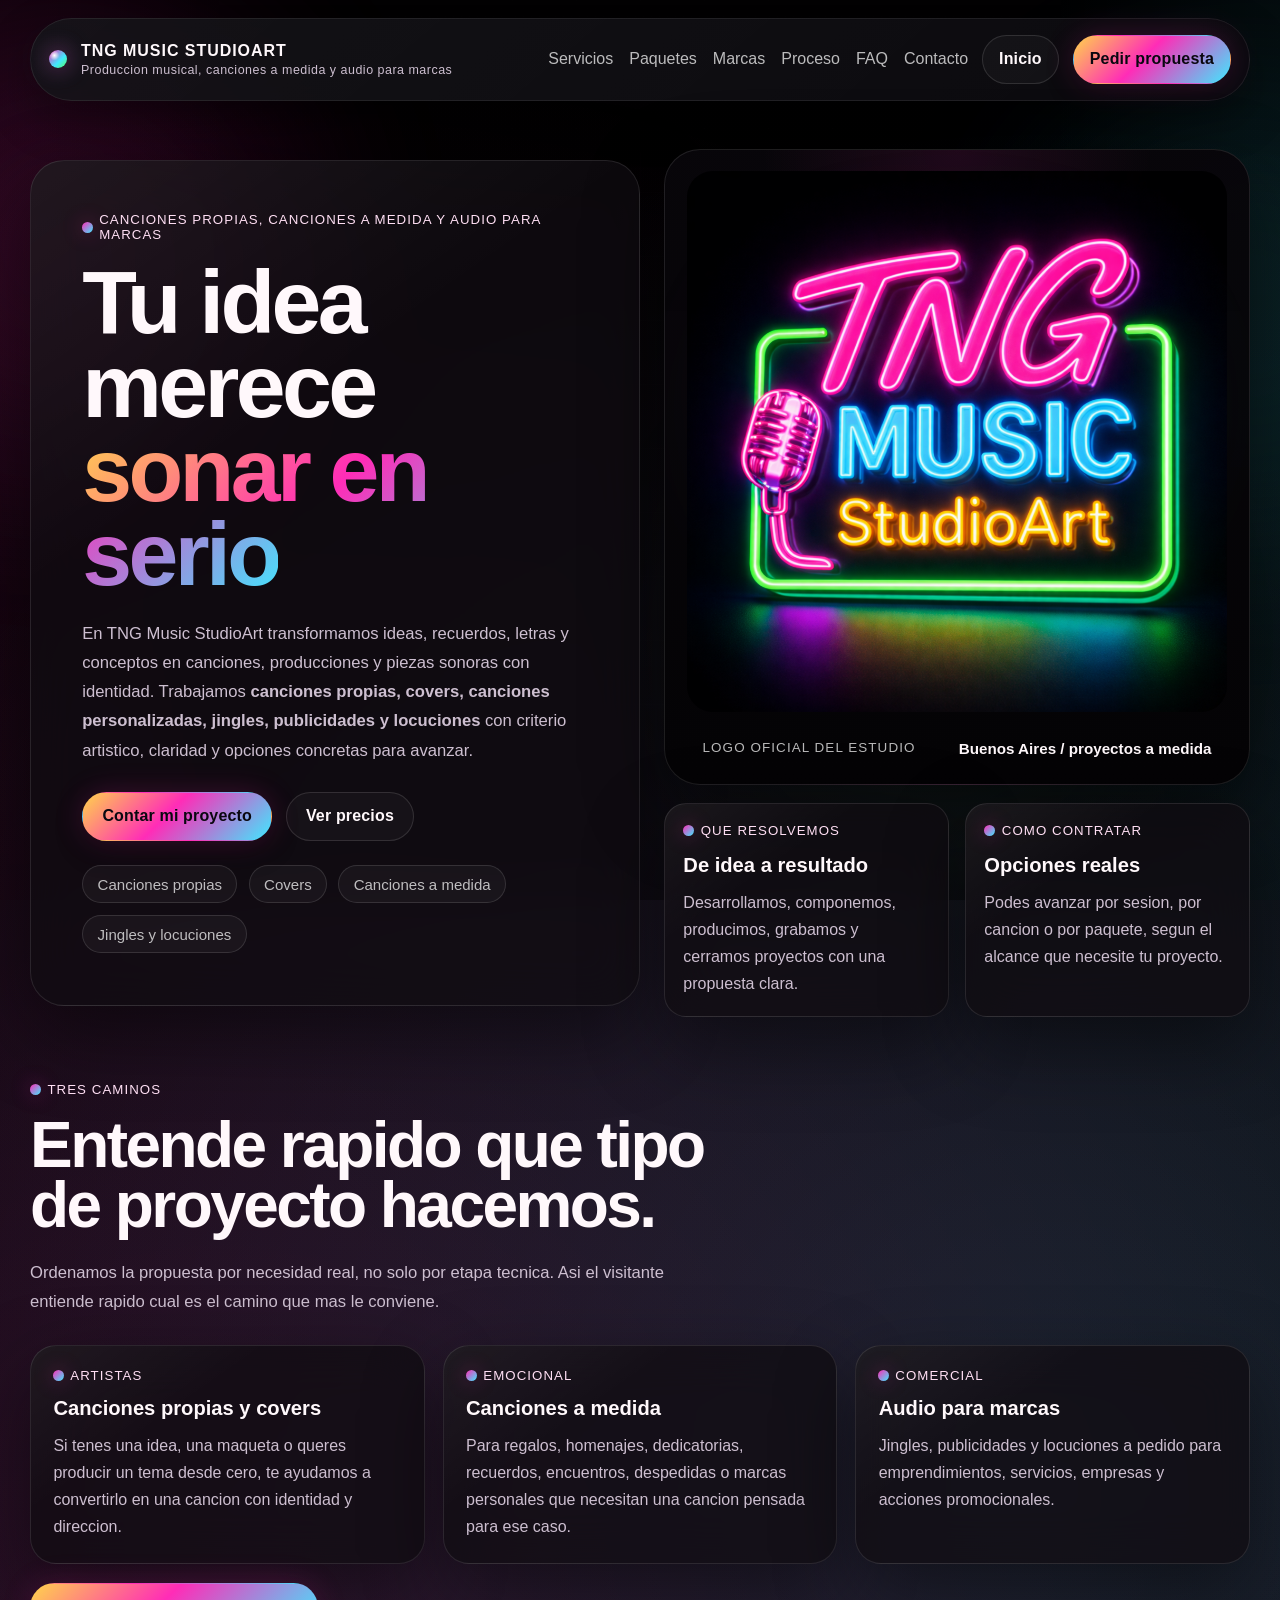
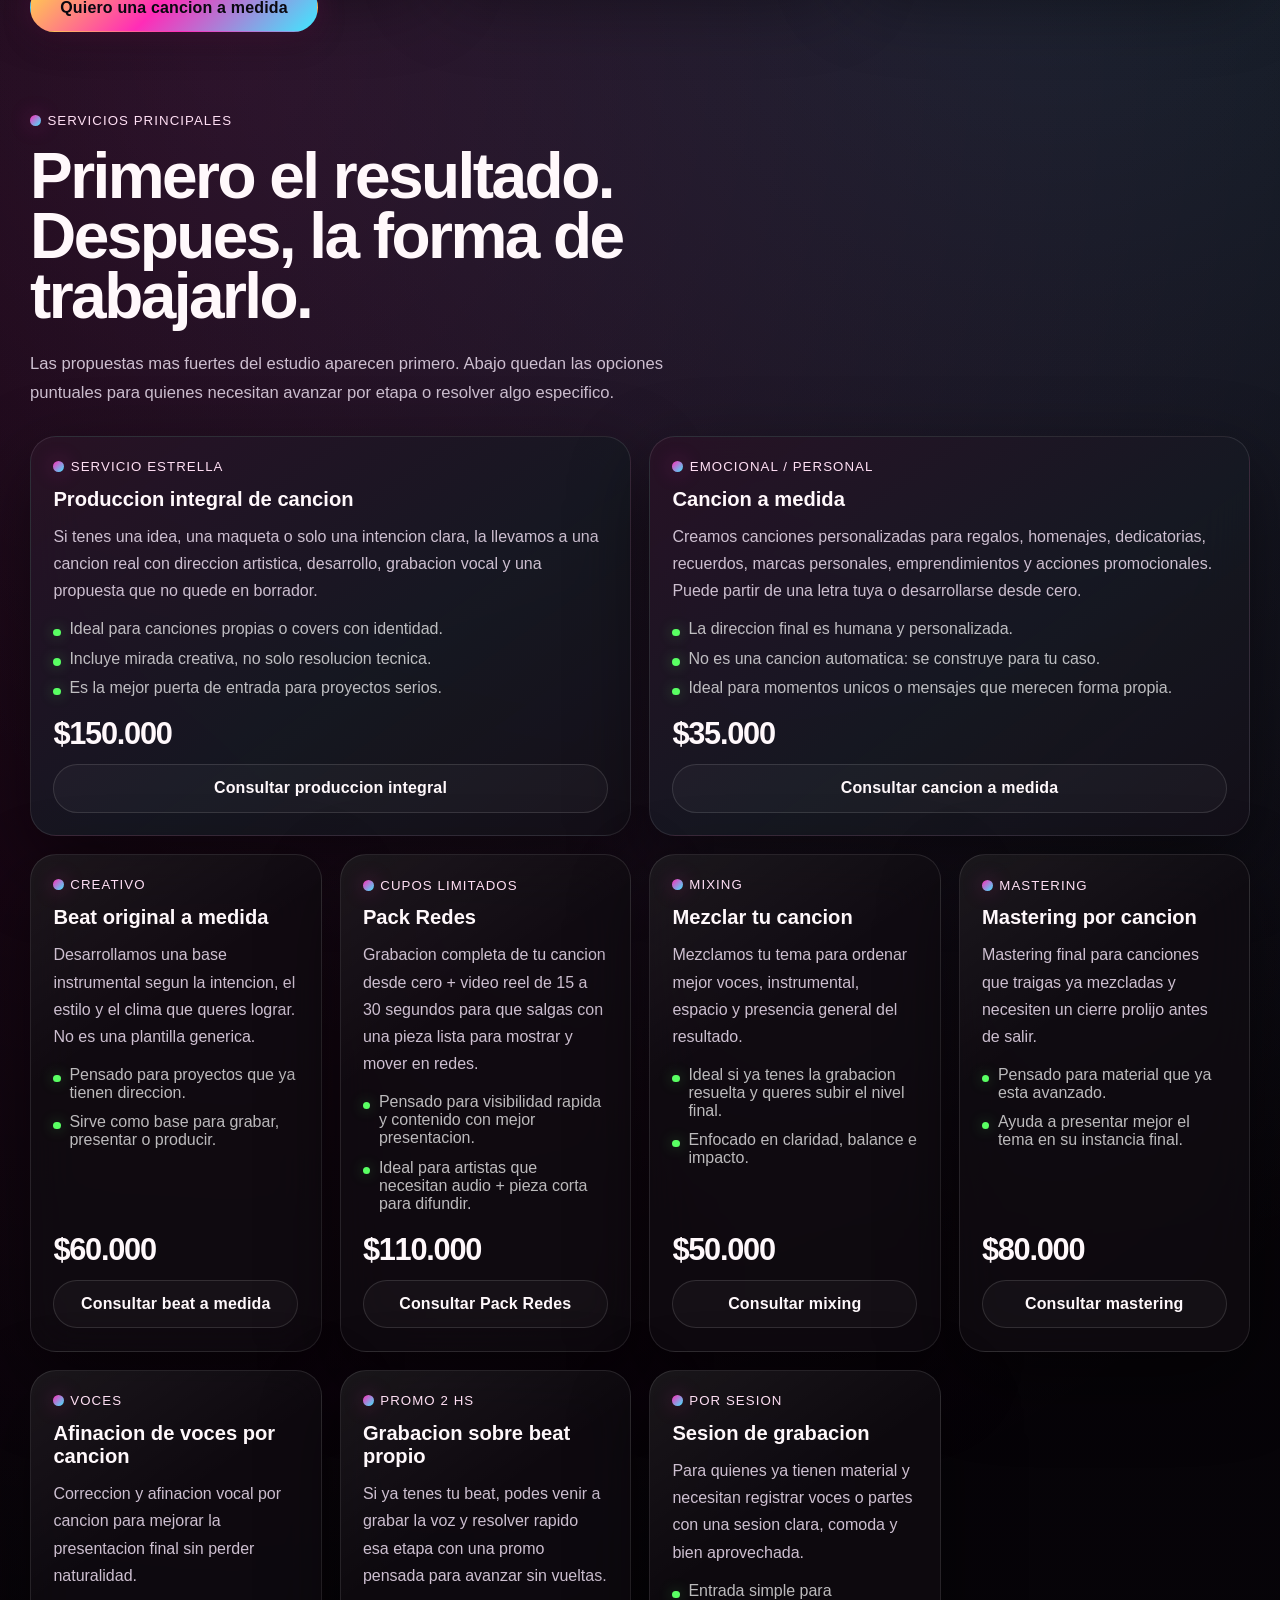
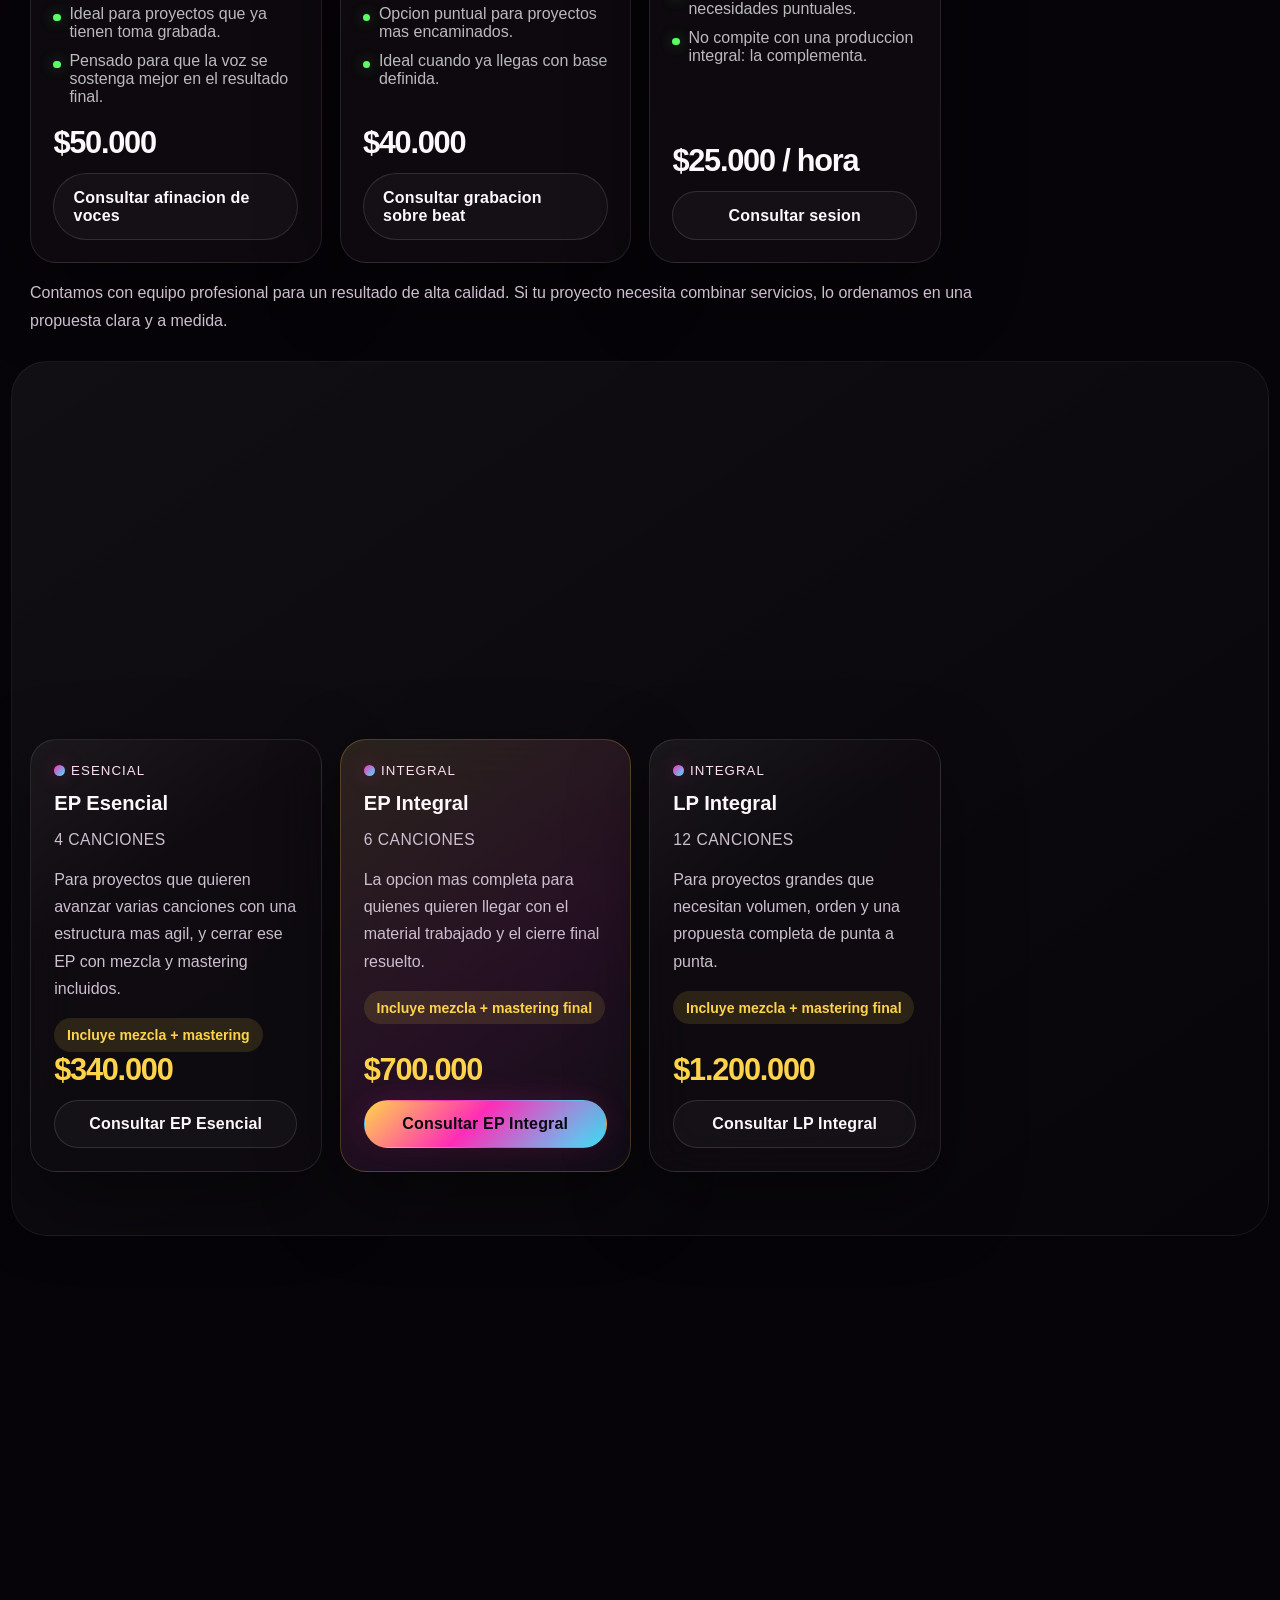
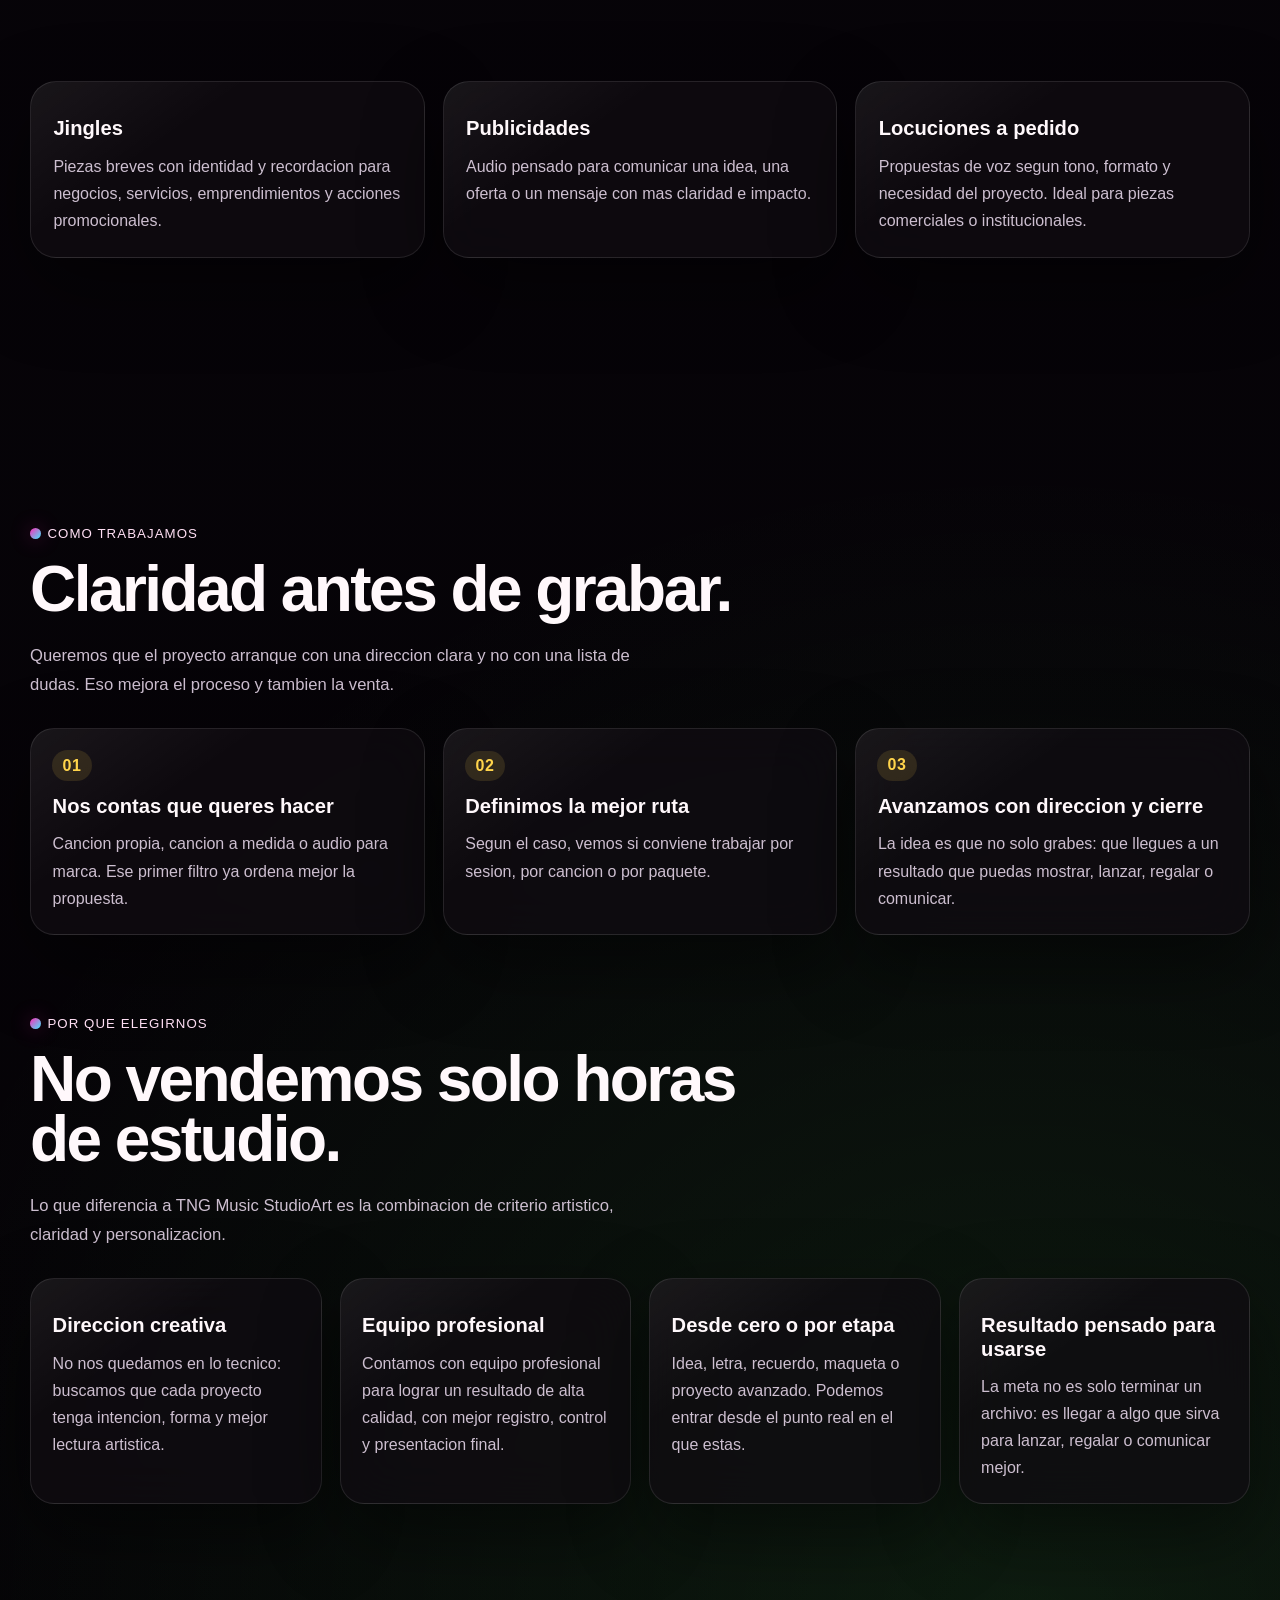
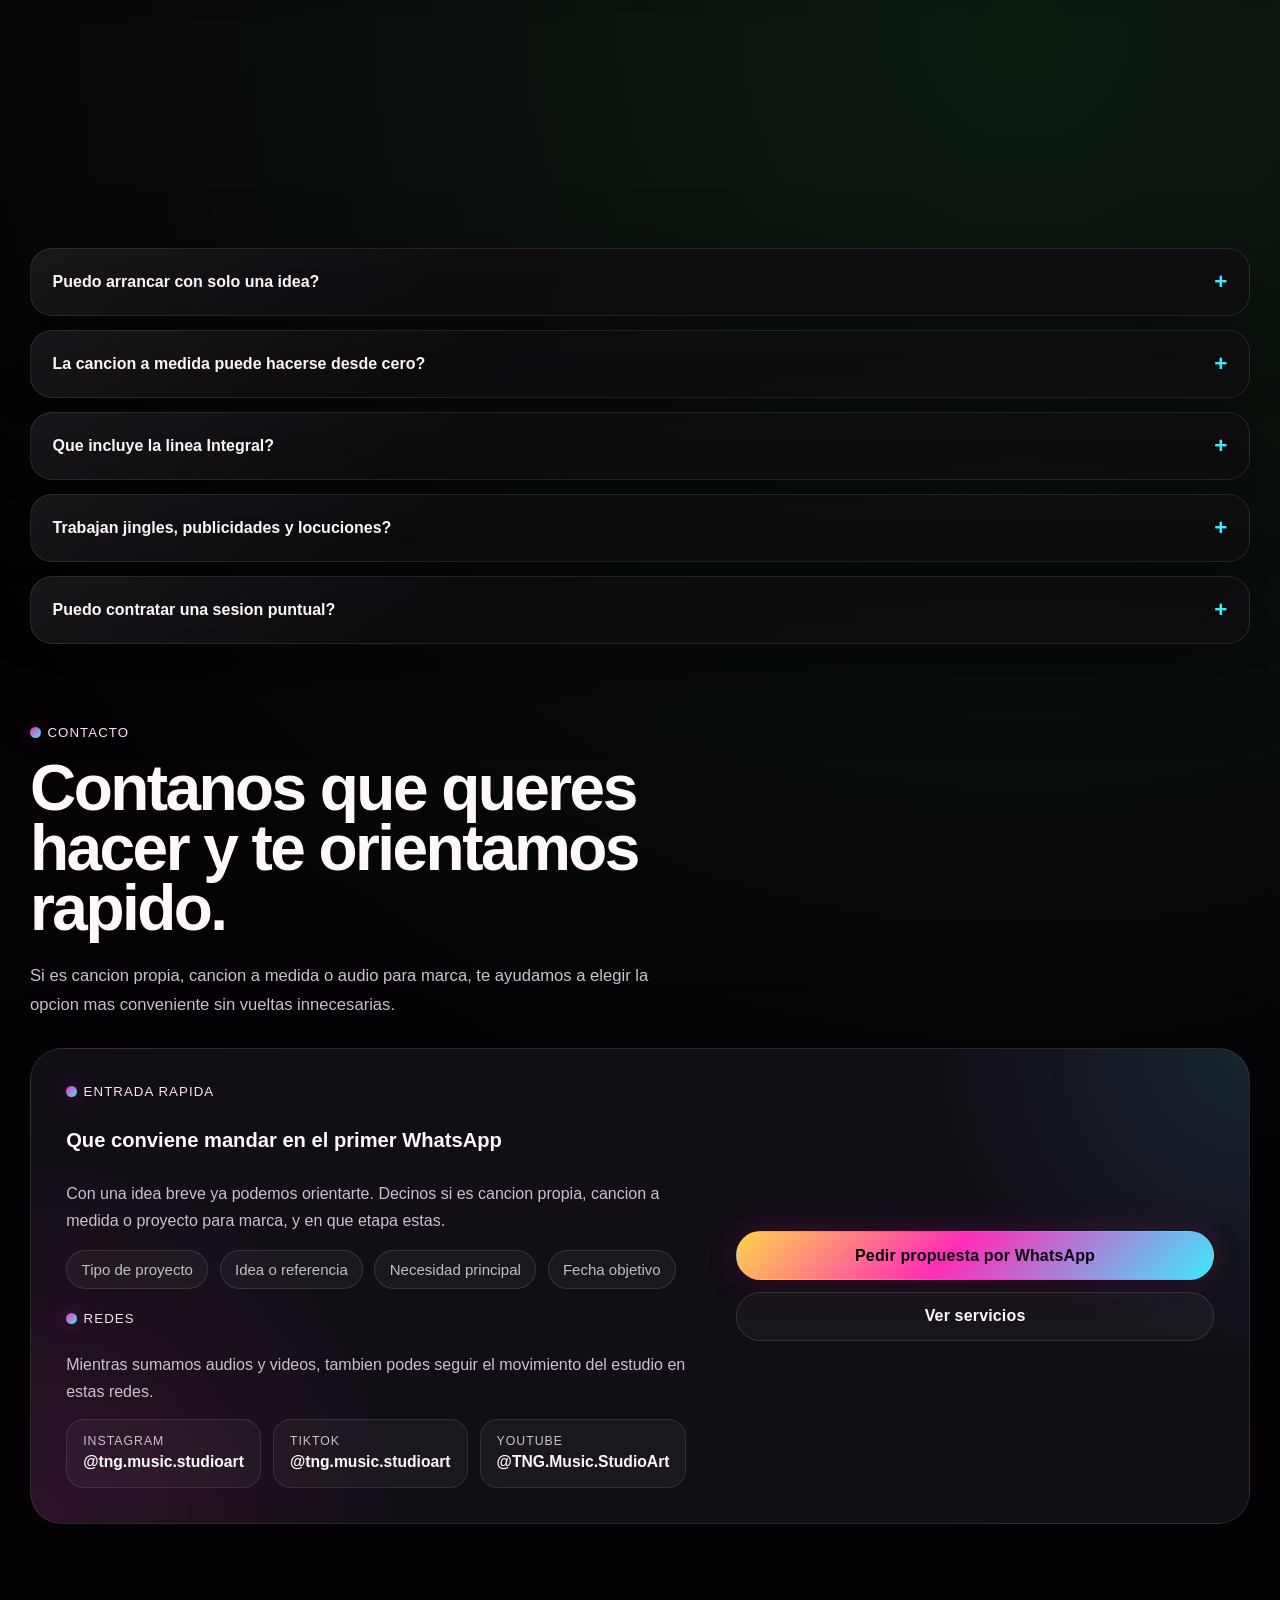
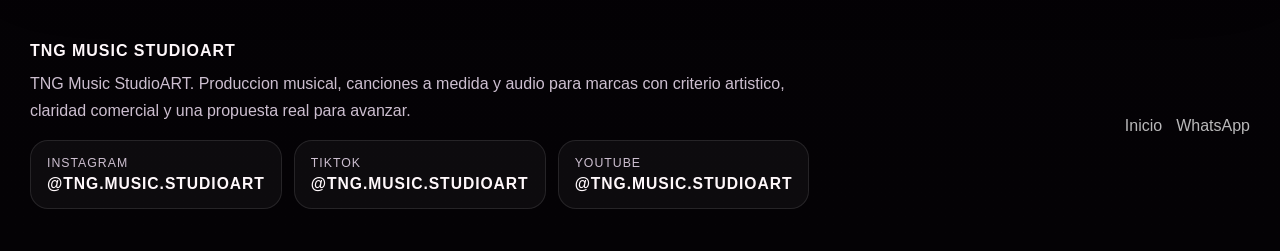
==== commit 96f86198: "Separate StudioART into its own Netlify package" ====
--- a/studioart.html
+++ b/studioart.html
@@ -14,10 +14,10 @@
     <meta id="meta-twitter-title" name="twitter:title" content="TNG Music StudioART" />
     <meta id="meta-twitter-description" name="twitter:description" content="Consultas por WhatsApp." />
     <title>TNG Music StudioART</title>
-    <link rel="icon" href="/assets/tng-logo-master-2048.png?v=20260324-6" type="image/png" />
-    <link rel="preload" href="/assets/tng-logo-master-2048.png?v=20260324-6" as="image" type="image/png" fetchpriority="high" />
-    <link rel="stylesheet" href="/studioart.css?v=20260324-6" />
-    <script src="/studioart-config.js?v=20260324-6"></script>
+    <link rel="icon" href="/assets/tng-logo-master-2048.png?v=20260327-1" type="image/png" />
+    <link rel="preload" href="/assets/tng-logo-master-2048.png?v=20260327-1" as="image" type="image/png" fetchpriority="high" />
+    <link rel="stylesheet" href="/studioart.css?v=20260327-1" />
+    <script src="/studioart-config.js?v=20260327-1"></script>
     <script>
       (() => {
         const config = window.studioArtConfig;
@@ -38,7 +38,7 @@
         setMeta("meta-twitter-description", config.seo?.twitterDescription);
       })();
     </script>
-    <script src="/studioart.js?v=20260324-6" defer></script>
+    <script src="/studioart.js?v=20260327-1" defer></script>
   </head>
   <body>
     <div class="grid-veil" aria-hidden="true"></div>
@@ -47,7 +47,7 @@
     <div class="aura aura--green" aria-hidden="true"></div>
 
     <header class="studio-header">
-      <a class="brand-lockup" href="/" aria-label="Volver al sitio principal">
+      <a class="brand-lockup" href="#inicio" aria-label="Ir al inicio">
         <span class="brand-token" aria-hidden="true"></span>
         <span class="brand-copy">
           <strong data-brand-name>TNG Music StudioART</strong>
@@ -77,7 +77,7 @@
           <a href="#contacto"></a>
         </nav>
 
-        <a class="button button--ghost button--compact" id="header-home-link" href="/"></a>
+        <a class="button button--ghost button--compact" id="header-home-link" href="#inicio"></a>
         <a class="button button--primary button--compact" id="header-cta" href="" data-whatsapp-link></a>
       </div>
     </header>
@@ -228,7 +228,7 @@
 
           <div class="contact-actions">
             <a class="button button--primary button--wide" id="closing-primary-cta" href="" data-whatsapp-link></a>
-            <a class="button button--ghost button--wide" id="closing-secondary-link" href="/"></a>
+            <a class="button button--ghost button--wide" id="closing-secondary-link" href="#servicios"></a>
           </div>
         </article>
       </section>
@@ -242,7 +242,7 @@
       </div>
 
       <div class="footer-actions">
-        <a id="footer-home-link" href="/"></a>
+        <a id="footer-home-link" href="#inicio"></a>
         <a id="footer-whatsapp-link" href="" data-whatsapp-link></a>
       </div>
     </footer>
